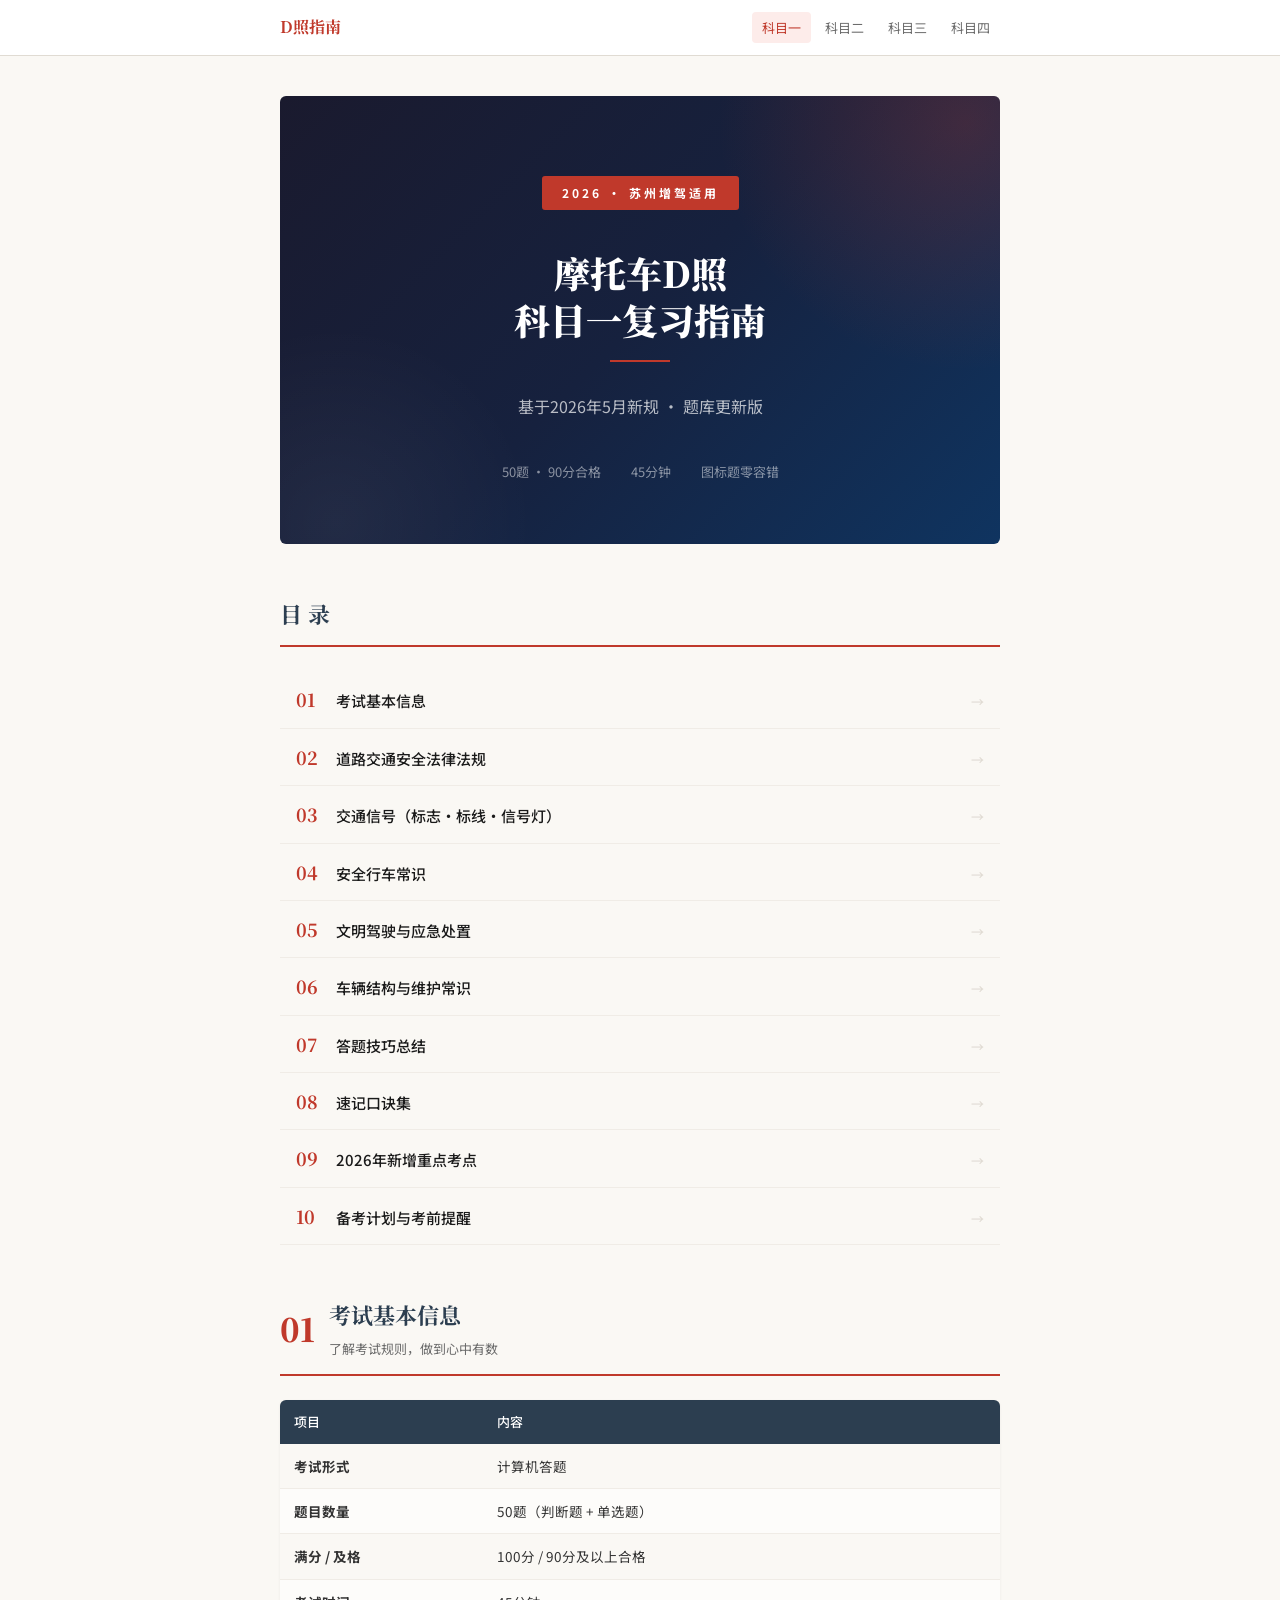
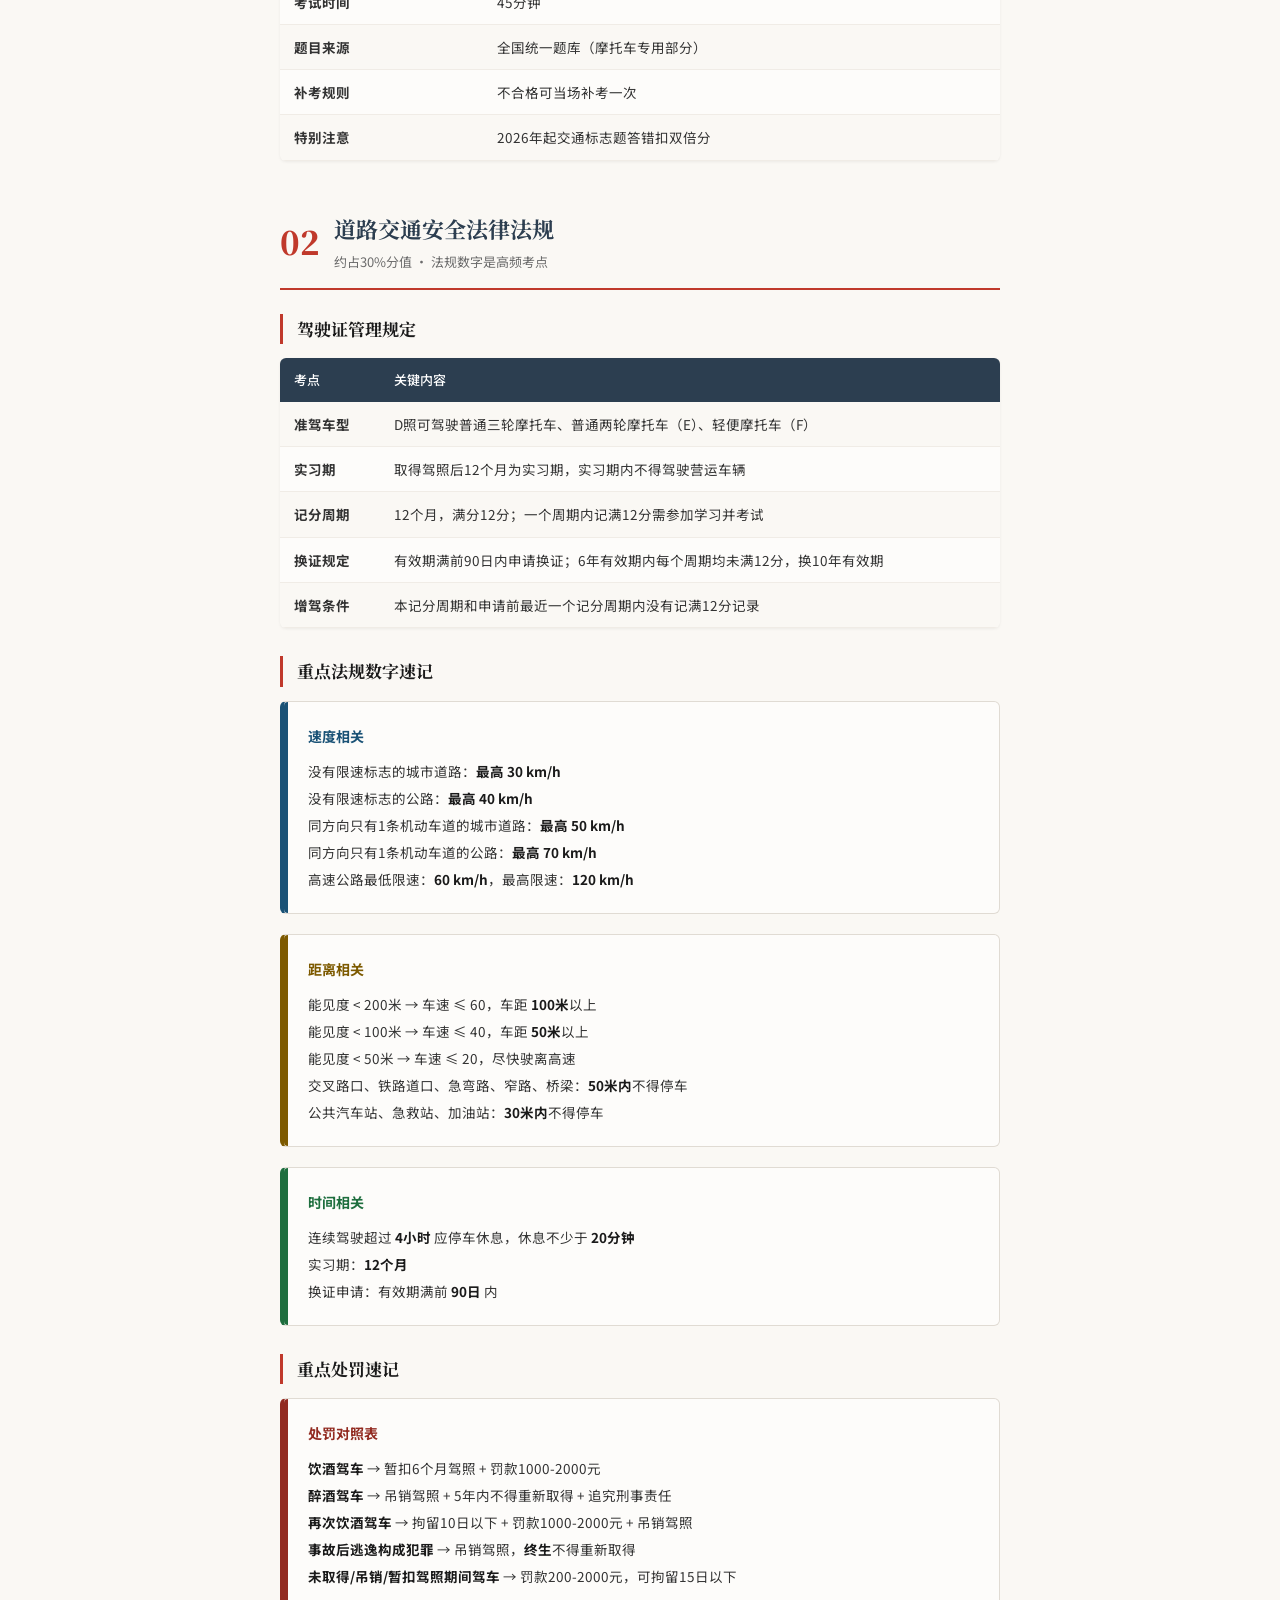
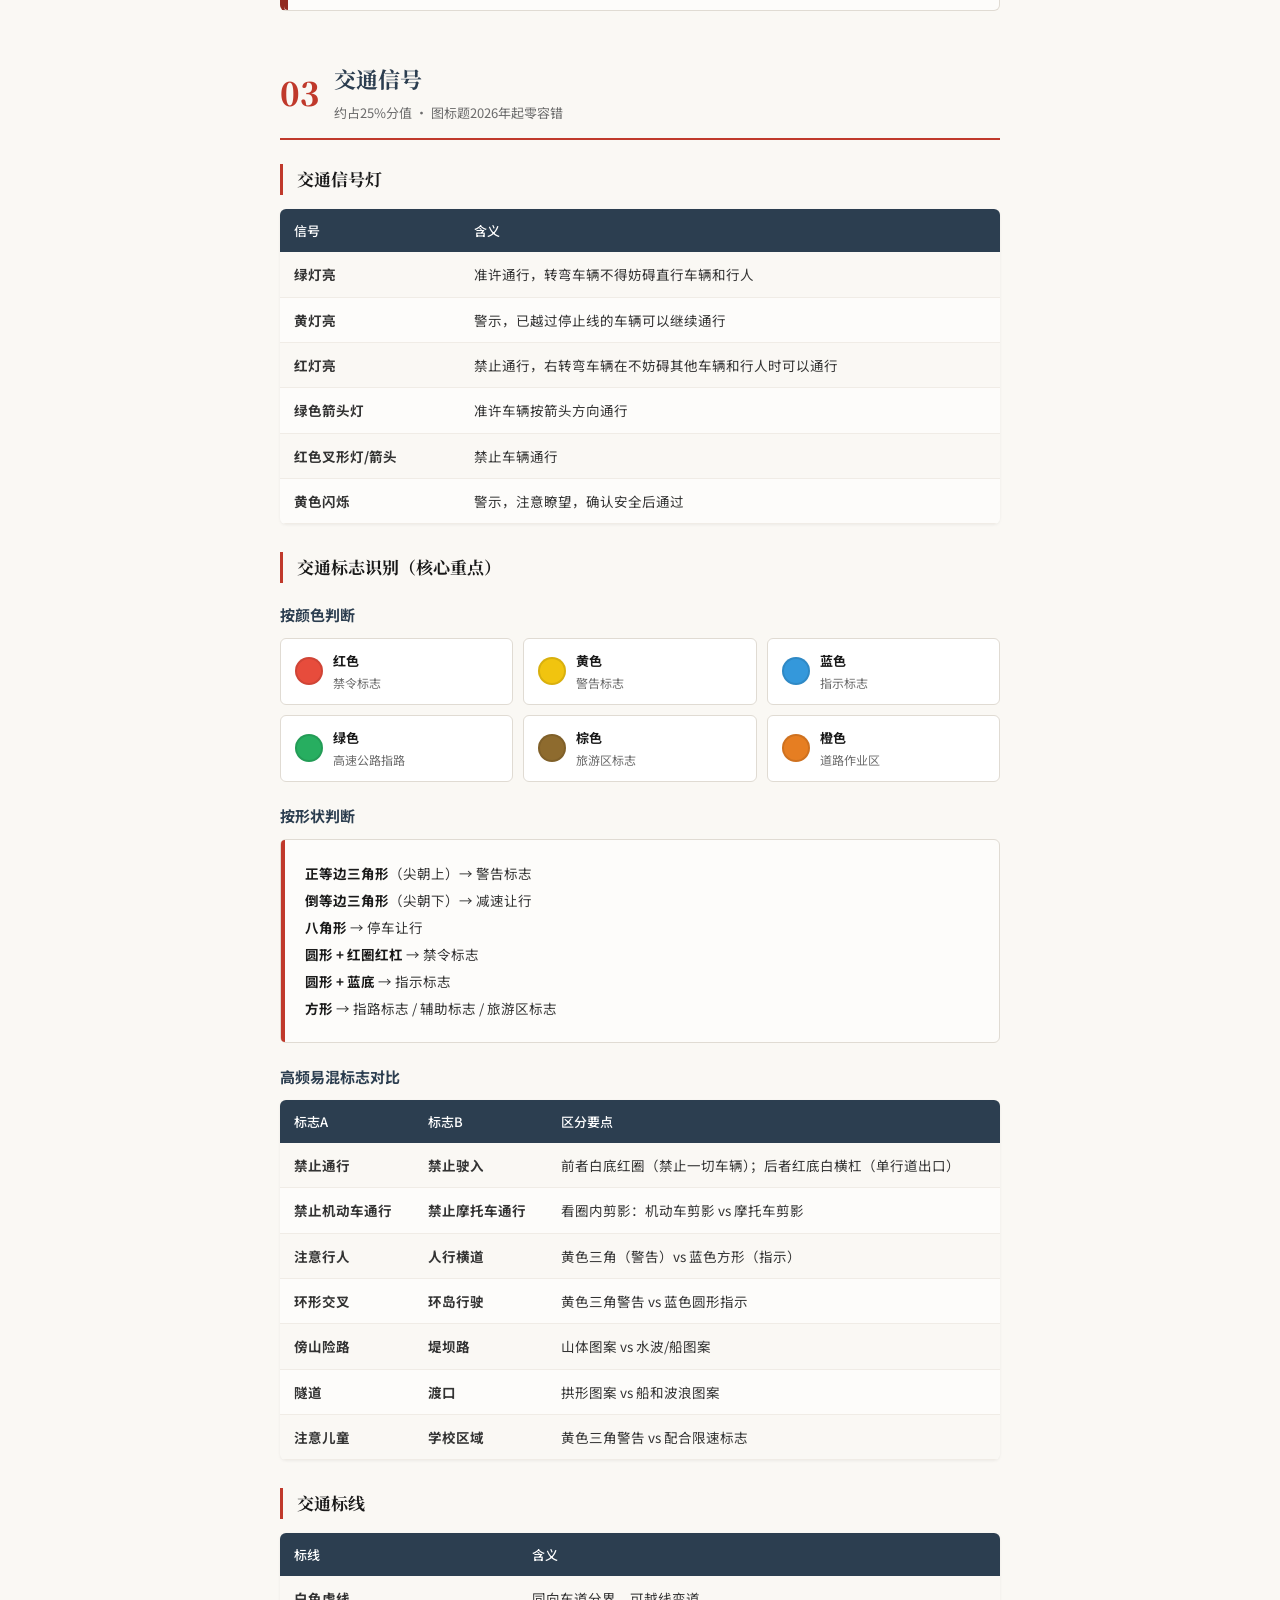
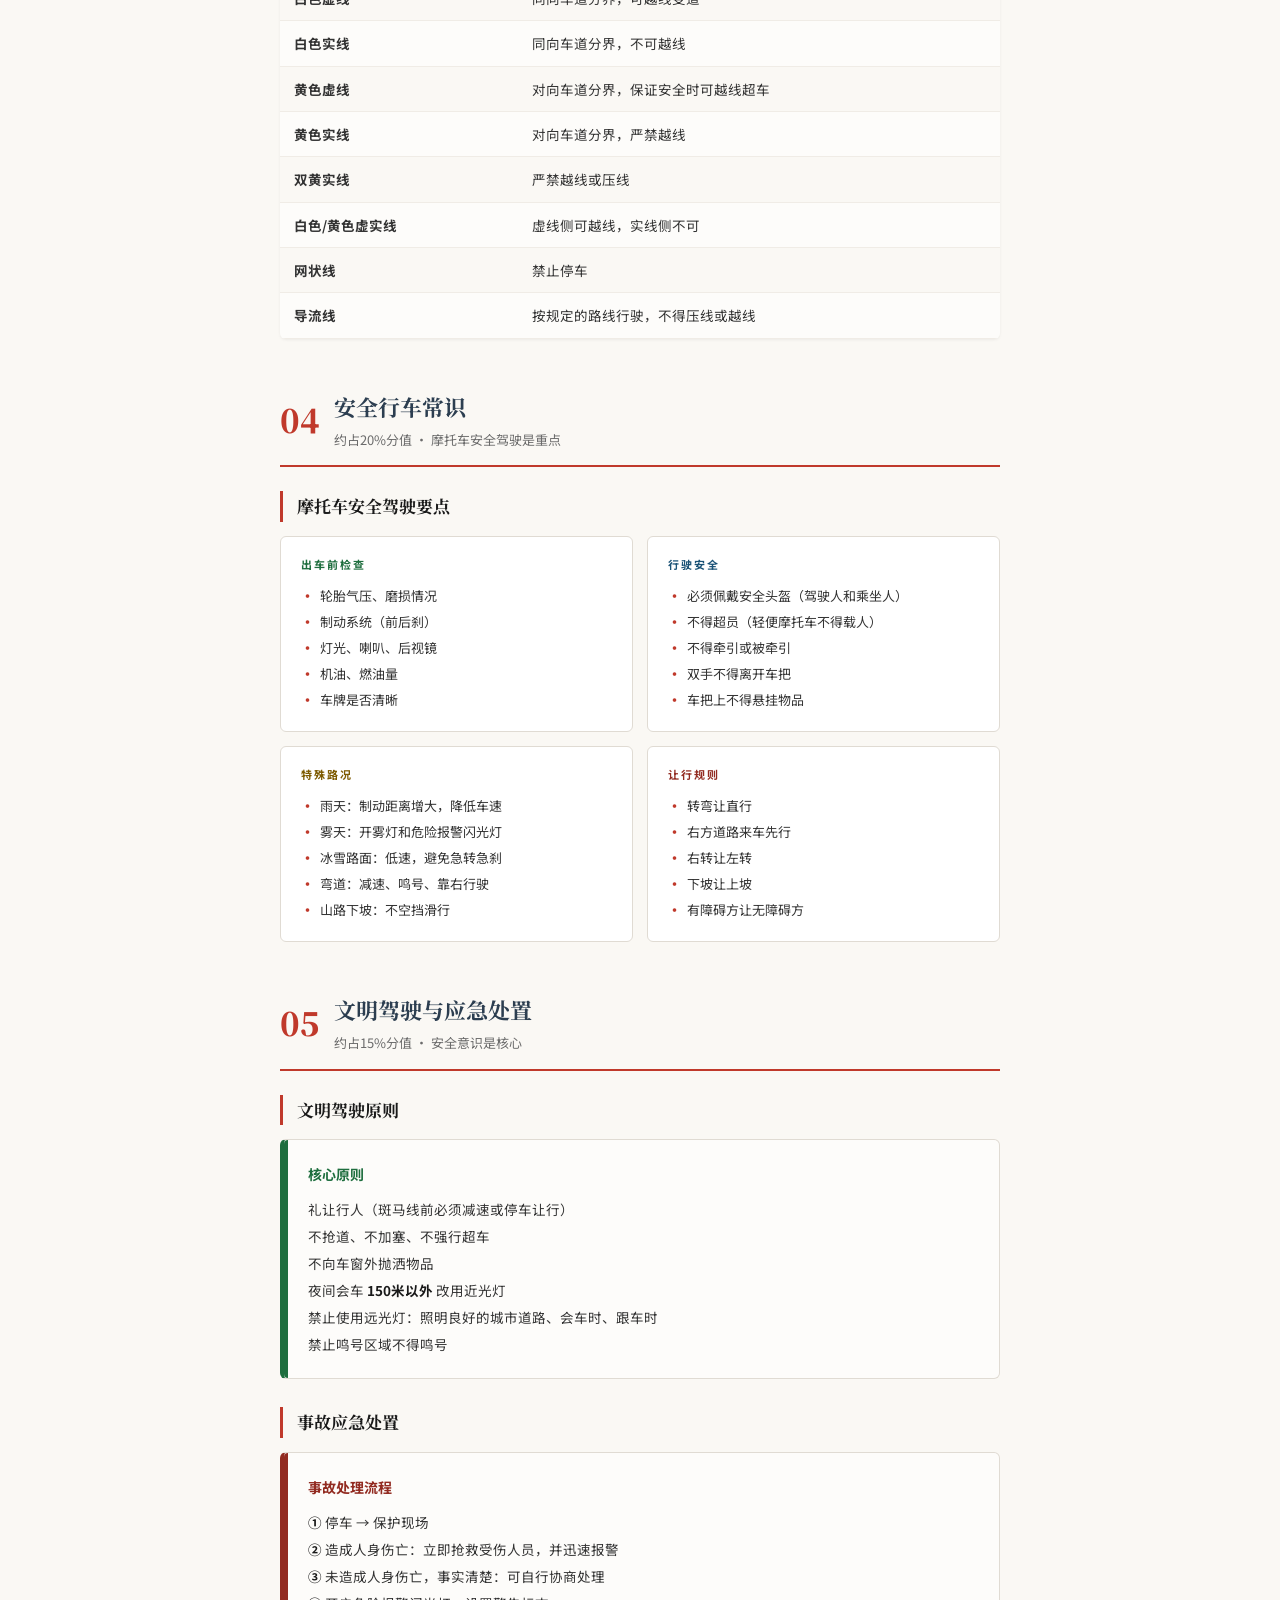
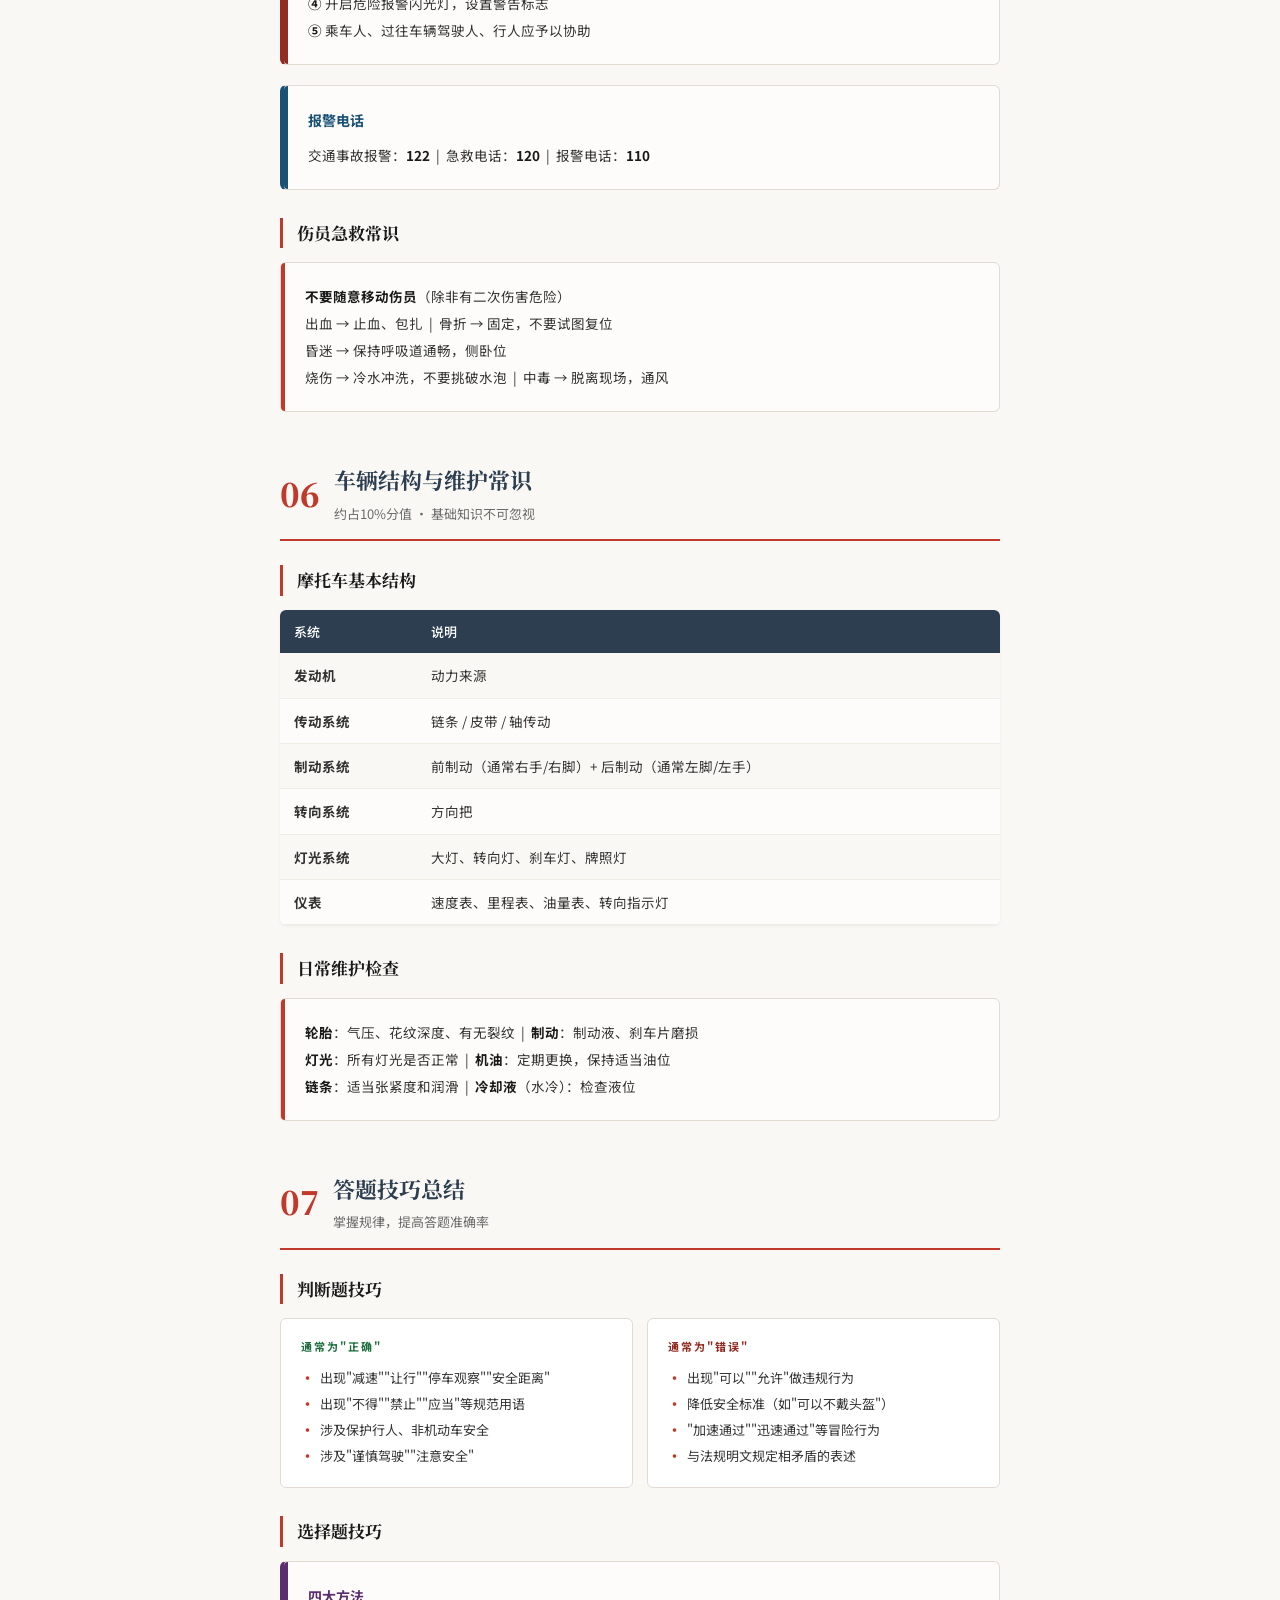
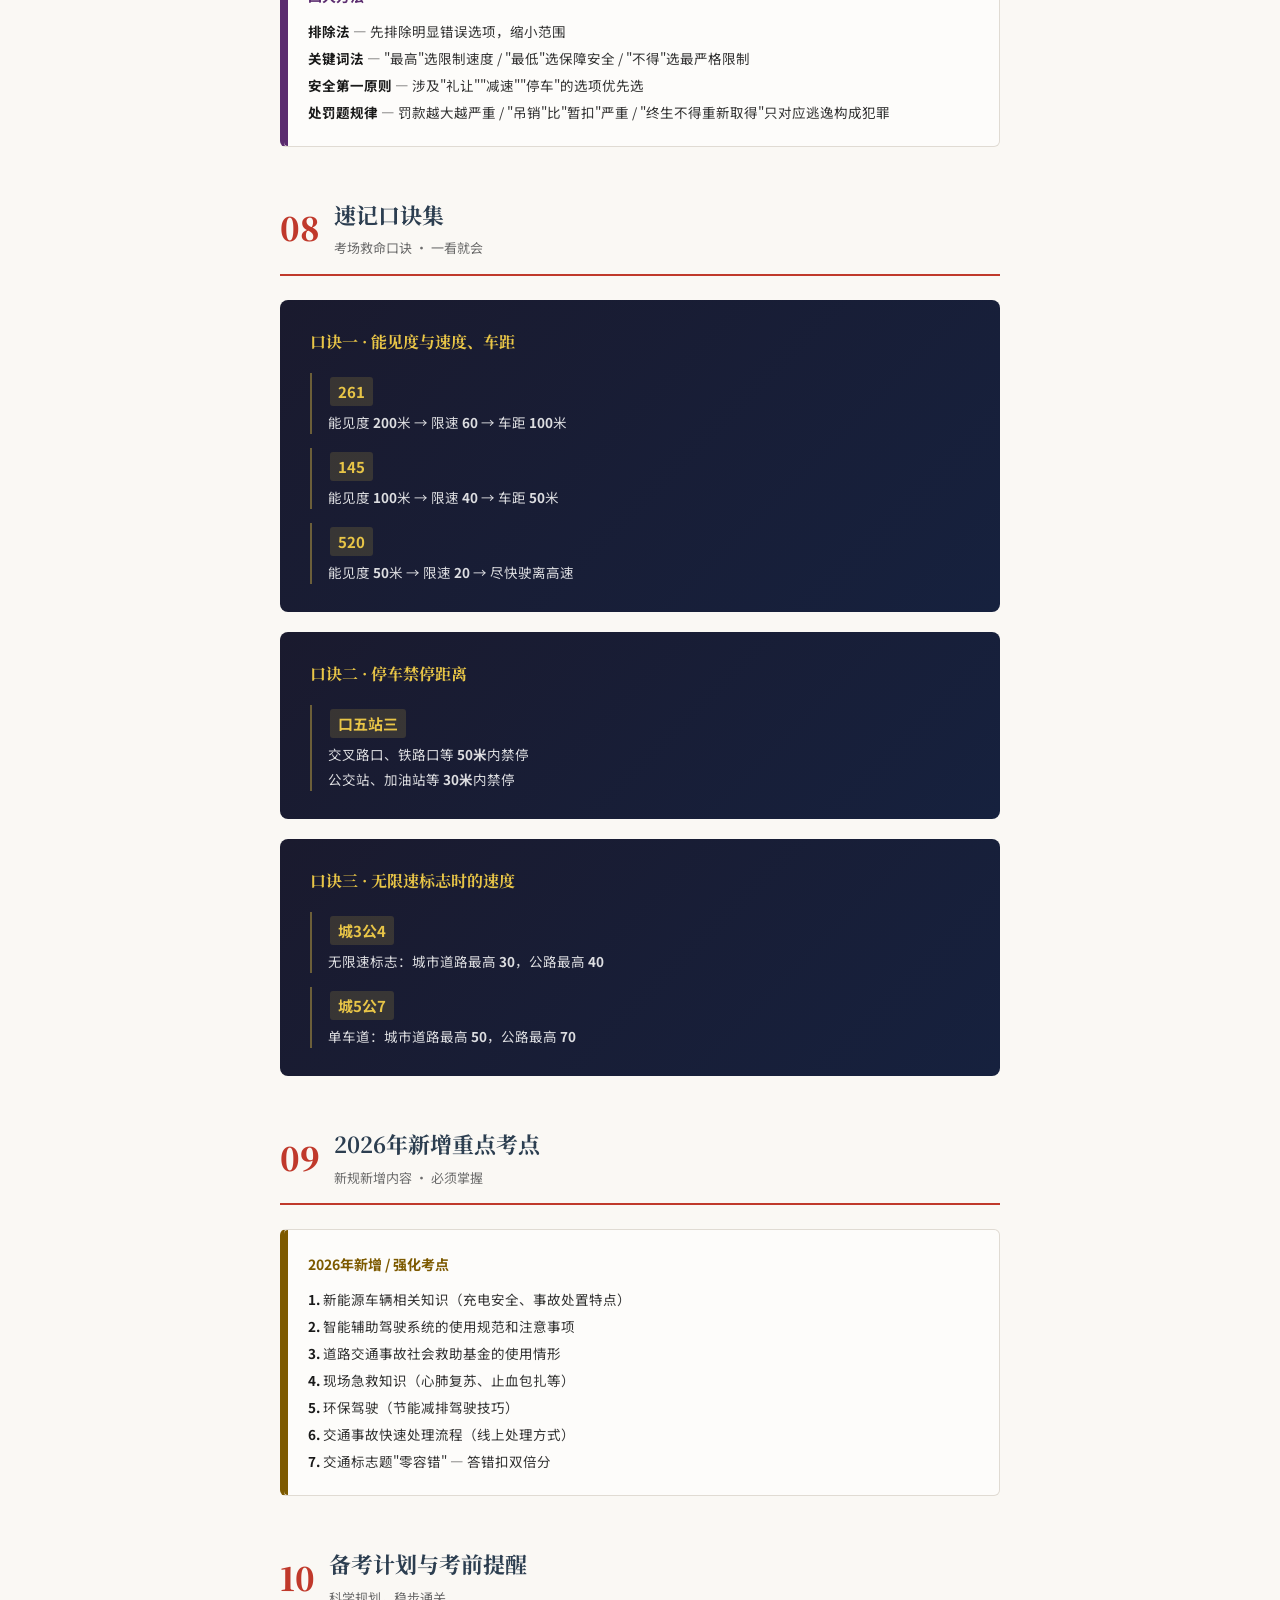
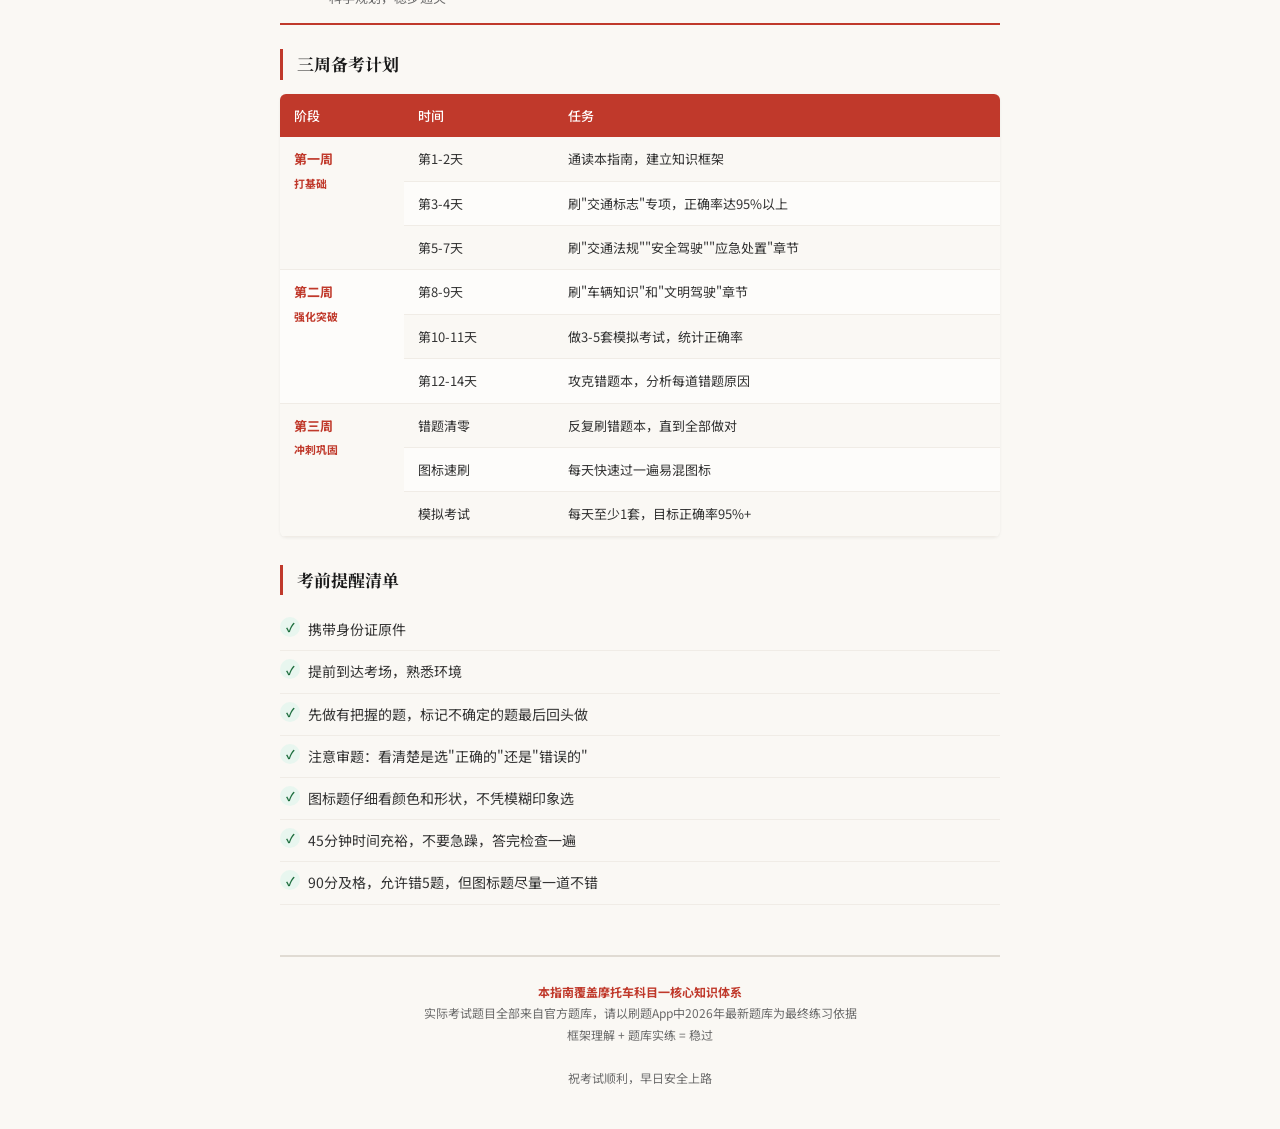
==== k1.html @ 11c6185b "Add multi-page motorcycle D-license exam site (k1-k4 + homepage)" ====
<!DOCTYPE html>
<html lang="zh-CN">
<head>
<meta charset="UTF-8">
<meta name="viewport" content="width=device-width, initial-scale=1.0">
<title>2026年摩托车D照科目一 — 道路交通安全法律、法规和相关知识</title>
<link rel="preconnect" href="https://fonts.googleapis.com">
<link href="https://fonts.googleapis.com/css2?family=Noto+Serif+SC:wght@400;700;900&family=Noto+Sans+SC:wght@300;400;500;700&display=swap" rel="stylesheet">
<link rel="stylesheet" href="common.css">
</head>
<body>

<!-- NAV -->
<nav class="site-nav">
  <div class="site-nav-inner">
    <a href="index.html" class="logo">D照指南</a>
    <div class="nav-links">
      <a href="k1.html" class="active">科目一</a>
      <a href="k2.html">科目二</a>
      <a href="k3.html">科目三</a>
      <a href="k4.html">科目四</a>
    </div>
  </div>
</nav>

<div class="page-container">

  <!-- COVER -->
  <div class="cover">
    <div class="badge">2026 · 苏州增驾适用</div>
    <h1>摩托车D照<br>科目一复习指南</h1>
    <div class="divider-line"></div>
    <div class="subtitle">基于2026年5月新规 · 题库更新版</div>
    <div class="meta">
      <span>50题 · 90分合格</span>
      <span>45分钟</span>
      <span>图标题零容错</span>
    </div>
  </div>

  <!-- TOC -->
  <div class="toc">
    <h2>目 录</h2>
    <ol class="toc-list">
      <li><a href="#sec-01">考试基本信息<span class="toc-arrow">→</span></a></li>
      <li><a href="#sec-02">道路交通安全法律法规<span class="toc-arrow">→</span></a></li>
      <li><a href="#sec-03">交通信号（标志·标线·信号灯）<span class="toc-arrow">→</span></a></li>
      <li><a href="#sec-04">安全行车常识<span class="toc-arrow">→</span></a></li>
      <li><a href="#sec-05">文明驾驶与应急处置<span class="toc-arrow">→</span></a></li>
      <li><a href="#sec-06">车辆结构与维护常识<span class="toc-arrow">→</span></a></li>
      <li><a href="#sec-07">答题技巧总结<span class="toc-arrow">→</span></a></li>
      <li><a href="#sec-08">速记口诀集<span class="toc-arrow">→</span></a></li>
      <li><a href="#sec-09">2026年新增重点考点<span class="toc-arrow">→</span></a></li>
      <li><a href="#sec-10">备考计划与考前提醒<span class="toc-arrow">→</span></a></li>
    </ol>
  </div>

  <!-- SECTION 1 -->
  <div class="section" id="sec-01">
    <div class="section-header">
      <div class="section-num">01</div>
      <div>
        <div class="section-title">考试基本信息</div>
        <div class="section-desc">了解考试规则，做到心中有数</div>
      </div>
    </div>
    <table class="data-table">
      <thead><tr><th>项目</th><th>内容</th></tr></thead>
      <tbody>
        <tr><td><strong>考试形式</strong></td><td>计算机答题</td></tr>
        <tr><td><strong>题目数量</strong></td><td>50题（判断题 + 单选题）</td></tr>
        <tr><td><strong>满分 / 及格</strong></td><td>100分 / 90分及以上合格</td></tr>
        <tr><td><strong>考试时间</strong></td><td>45分钟</td></tr>
        <tr><td><strong>题目来源</strong></td><td>全国统一题库（摩托车专用部分）</td></tr>
        <tr><td><strong>补考规则</strong></td><td>不合格可当场补考一次</td></tr>
        <tr><td><strong>特别注意</strong></td><td>2026年起交通标志题答错扣双倍分</td></tr>
      </tbody>
    </table>
  </div>

  <!-- SECTION 2 -->
  <div class="section" id="sec-02">
    <div class="section-header">
      <div class="section-num">02</div>
      <div>
        <div class="section-title">道路交通安全法律法规</div>
        <div class="section-desc">约占30%分值 · 法规数字是高频考点</div>
      </div>
    </div>

    <div class="sub-section">
      <h3>驾驶证管理规定</h3>
      <table class="data-table">
        <thead><tr><th>考点</th><th>关键内容</th></tr></thead>
        <tbody>
          <tr><td><strong>准驾车型</strong></td><td>D照可驾驶普通三轮摩托车、普通两轮摩托车（E）、轻便摩托车（F）</td></tr>
          <tr><td><strong>实习期</strong></td><td>取得驾照后12个月为实习期，实习期内不得驾驶营运车辆</td></tr>
          <tr><td><strong>记分周期</strong></td><td>12个月，满分12分；一个周期内记满12分需参加学习并考试</td></tr>
          <tr><td><strong>换证规定</strong></td><td>有效期满前90日内申请换证；6年有效期内每个周期均未满12分，换10年有效期</td></tr>
          <tr><td><strong>增驾条件</strong></td><td>本记分周期和申请前最近一个记分周期内没有记满12分记录</td></tr>
        </tbody>
      </table>
    </div>

    <div class="sub-section">
      <h3>重点法规数字速记</h3>
      <div class="callout callout-blue">
        <div class="callout-title callout-title-blue">速度相关</div>
        没有限速标志的城市道路：<strong>最高 30 km/h</strong><br>
        没有限速标志的公路：<strong>最高 40 km/h</strong><br>
        同方向只有1条机动车道的城市道路：<strong>最高 50 km/h</strong><br>
        同方向只有1条机动车道的公路：<strong>最高 70 km/h</strong><br>
        高速公路最低限速：<strong>60 km/h</strong>，最高限速：<strong>120 km/h</strong>
      </div>
      <div class="callout callout-orange">
        <div class="callout-title callout-title-orange">距离相关</div>
        能见度 &lt; 200米 → 车速 ≤ 60，车距 <strong>100米</strong>以上<br>
        能见度 &lt; 100米 → 车速 ≤ 40，车距 <strong>50米</strong>以上<br>
        能见度 &lt; 50米 → 车速 ≤ 20，尽快驶离高速<br>
        交叉路口、铁路道口、急弯路、窄路、桥梁：<strong>50米内</strong>不得停车<br>
        公共汽车站、急救站、加油站：<strong>30米内</strong>不得停车
      </div>
      <div class="callout callout-green">
        <div class="callout-title callout-title-green">时间相关</div>
        连续驾驶超过 <strong>4小时</strong> 应停车休息，休息不少于 <strong>20分钟</strong><br>
        实习期：<strong>12个月</strong><br>
        换证申请：有效期满前 <strong>90日</strong> 内
      </div>
    </div>

    <div class="sub-section">
      <h3>重点处罚速记</h3>
      <div class="callout callout-red">
        <div class="callout-title callout-title-red">处罚对照表</div>
        <strong>饮酒驾车</strong> → 暂扣6个月驾照 + 罚款1000-2000元<br>
        <strong>醉酒驾车</strong> → 吊销驾照 + 5年内不得重新取得 + 追究刑事责任<br>
        <strong>再次饮酒驾车</strong> → 拘留10日以下 + 罚款1000-2000元 + 吊销驾照<br>
        <strong>事故后逃逸构成犯罪</strong> → 吊销驾照，<strong>终生</strong>不得重新取得<br>
        <strong>未取得/吊销/暂扣驾照期间驾车</strong> → 罚款200-2000元，可拘留15日以下
      </div>
    </div>
  </div>

  <!-- SECTION 3 -->
  <div class="section" id="sec-03">
    <div class="section-header">
      <div class="section-num">03</div>
      <div>
        <div class="section-title">交通信号</div>
        <div class="section-desc">约占25%分值 · 图标题2026年起零容错</div>
      </div>
    </div>

    <div class="sub-section">
      <h3>交通信号灯</h3>
      <table class="data-table">
        <thead><tr><th>信号</th><th>含义</th></tr></thead>
        <tbody>
          <tr><td><strong>绿灯亮</strong></td><td>准许通行，转弯车辆不得妨碍直行车辆和行人</td></tr>
          <tr><td><strong>黄灯亮</strong></td><td>警示，已越过停止线的车辆可以继续通行</td></tr>
          <tr><td><strong>红灯亮</strong></td><td>禁止通行，右转弯车辆在不妨碍其他车辆和行人时可以通行</td></tr>
          <tr><td><strong>绿色箭头灯</strong></td><td>准许车辆按箭头方向通行</td></tr>
          <tr><td><strong>红色叉形灯/箭头</strong></td><td>禁止车辆通行</td></tr>
          <tr><td><strong>黄色闪烁</strong></td><td>警示，注意瞭望，确认安全后通过</td></tr>
        </tbody>
      </table>
    </div>

    <div class="sub-section">
      <h3>交通标志识别（核心重点）</h3>
      <h4>按颜色判断</h4>
      <div class="color-chart">
        <div class="color-item">
          <div class="color-dot" style="background:#e74c3c;"></div>
          <div><strong>红色</strong><span>禁令标志</span></div>
        </div>
        <div class="color-item">
          <div class="color-dot" style="background:#f1c40f;"></div>
          <div><strong>黄色</strong><span>警告标志</span></div>
        </div>
        <div class="color-item">
          <div class="color-dot" style="background:#3498db;"></div>
          <div><strong>蓝色</strong><span>指示标志</span></div>
        </div>
        <div class="color-item">
          <div class="color-dot" style="background:#27ae60;"></div>
          <div><strong>绿色</strong><span>高速公路指路</span></div>
        </div>
        <div class="color-item">
          <div class="color-dot" style="background:#8e6b2e;"></div>
          <div><strong>棕色</strong><span>旅游区标志</span></div>
        </div>
        <div class="color-item">
          <div class="color-dot" style="background:#e67e22;"></div>
          <div><strong>橙色</strong><span>道路作业区</span></div>
        </div>
      </div>

      <h4>按形状判断</h4>
      <div class="callout">
        <strong>正等边三角形</strong>（尖朝上）→ 警告标志<br>
        <strong>倒等边三角形</strong>（尖朝下）→ 减速让行<br>
        <strong>八角形</strong> → 停车让行<br>
        <strong>圆形 + 红圈红杠</strong> → 禁令标志<br>
        <strong>圆形 + 蓝底</strong> → 指示标志<br>
        <strong>方形</strong> → 指路标志 / 辅助标志 / 旅游区标志
      </div>

      <h4>高频易混标志对比</h4>
      <table class="data-table">
        <thead><tr><th>标志A</th><th>标志B</th><th>区分要点</th></tr></thead>
        <tbody>
          <tr><td><strong>禁止通行</strong></td><td><strong>禁止驶入</strong></td><td>前者白底红圈（禁止一切车辆）；后者红底白横杠（单行道出口）</td></tr>
          <tr><td><strong>禁止机动车通行</strong></td><td><strong>禁止摩托车通行</strong></td><td>看圈内剪影：机动车剪影 vs 摩托车剪影</td></tr>
          <tr><td><strong>注意行人</strong></td><td><strong>人行横道</strong></td><td>黄色三角（警告）vs 蓝色方形（指示）</td></tr>
          <tr><td><strong>环形交叉</strong></td><td><strong>环岛行驶</strong></td><td>黄色三角警告 vs 蓝色圆形指示</td></tr>
          <tr><td><strong>傍山险路</strong></td><td><strong>堤坝路</strong></td><td>山体图案 vs 水波/船图案</td></tr>
          <tr><td><strong>隧道</strong></td><td><strong>渡口</strong></td><td>拱形图案 vs 船和波浪图案</td></tr>
          <tr><td><strong>注意儿童</strong></td><td><strong>学校区域</strong></td><td>黄色三角警告 vs 配合限速标志</td></tr>
        </tbody>
      </table>
    </div>

    <div class="sub-section">
      <h3>交通标线</h3>
      <table class="data-table">
        <thead><tr><th>标线</th><th>含义</th></tr></thead>
        <tbody>
          <tr><td><strong>白色虚线</strong></td><td>同向车道分界，可越线变道</td></tr>
          <tr><td><strong>白色实线</strong></td><td>同向车道分界，不可越线</td></tr>
          <tr><td><strong>黄色虚线</strong></td><td>对向车道分界，保证安全时可越线超车</td></tr>
          <tr><td><strong>黄色实线</strong></td><td>对向车道分界，严禁越线</td></tr>
          <tr><td><strong>双黄实线</strong></td><td>严禁越线或压线</td></tr>
          <tr><td><strong>白色/黄色虚实线</strong></td><td>虚线侧可越线，实线侧不可</td></tr>
          <tr><td><strong>网状线</strong></td><td>禁止停车</td></tr>
          <tr><td><strong>导流线</strong></td><td>按规定的路线行驶，不得压线或越线</td></tr>
        </tbody>
      </table>
    </div>
  </div>

  <!-- SECTION 4 -->
  <div class="section" id="sec-04">
    <div class="section-header">
      <div class="section-num">04</div>
      <div>
        <div class="section-title">安全行车常识</div>
        <div class="section-desc">约占20%分值 · 摩托车安全驾驶是重点</div>
      </div>
    </div>

    <div class="sub-section">
      <h3>摩托车安全驾驶要点</h3>
      <div class="tip-grid">
        <div class="tip-card">
          <div class="tip-label label-green">出车前检查</div>
          <ul>
            <li>轮胎气压、磨损情况</li>
            <li>制动系统（前后刹）</li>
            <li>灯光、喇叭、后视镜</li>
            <li>机油、燃油量</li>
            <li>车牌是否清晰</li>
          </ul>
        </div>
        <div class="tip-card">
          <div class="tip-label label-blue">行驶安全</div>
          <ul>
            <li>必须佩戴安全头盔（驾驶人和乘坐人）</li>
            <li>不得超员（轻便摩托车不得载人）</li>
            <li>不得牵引或被牵引</li>
            <li>双手不得离开车把</li>
            <li>车把上不得悬挂物品</li>
          </ul>
        </div>
        <div class="tip-card">
          <div class="tip-label label-orange">特殊路况</div>
          <ul>
            <li>雨天：制动距离增大，降低车速</li>
            <li>雾天：开雾灯和危险报警闪光灯</li>
            <li>冰雪路面：低速，避免急转急刹</li>
            <li>弯道：减速、鸣号、靠右行驶</li>
            <li>山路下坡：不空挡滑行</li>
          </ul>
        </div>
        <div class="tip-card">
          <div class="tip-label label-red">让行规则</div>
          <ul>
            <li>转弯让直行</li>
            <li>右方道路来车先行</li>
            <li>右转让左转</li>
            <li>下坡让上坡</li>
            <li>有障碍方让无障碍方</li>
          </ul>
        </div>
      </div>
    </div>
  </div>

  <!-- SECTION 5 -->
  <div class="section" id="sec-05">
    <div class="section-header">
      <div class="section-num">05</div>
      <div>
        <div class="section-title">文明驾驶与应急处置</div>
        <div class="section-desc">约占15%分值 · 安全意识是核心</div>
      </div>
    </div>

    <div class="sub-section">
      <h3>文明驾驶原则</h3>
      <div class="callout callout-green">
        <div class="callout-title callout-title-green">核心原则</div>
        礼让行人（斑马线前必须减速或停车让行）<br>
        不抢道、不加塞、不强行超车<br>
        不向车窗外抛洒物品<br>
        夜间会车 <strong>150米以外</strong> 改用近光灯<br>
        禁止使用远光灯：照明良好的城市道路、会车时、跟车时<br>
        禁止鸣号区域不得鸣号
      </div>
    </div>

    <div class="sub-section">
      <h3>事故应急处置</h3>
      <div class="callout callout-red">
        <div class="callout-title callout-title-red">事故处理流程</div>
        <strong>①</strong> 停车 → 保护现场<br>
        <strong>②</strong> 造成人身伤亡：立即抢救受伤人员，并迅速报警<br>
        <strong>③</strong> 未造成人身伤亡，事实清楚：可自行协商处理<br>
        <strong>④</strong> 开启危险报警闪光灯，设置警告标志<br>
        <strong>⑤</strong> 乘车人、过往车辆驾驶人、行人应予以协助
      </div>
      <div class="callout callout-blue">
        <div class="callout-title callout-title-blue">报警电话</div>
        交通事故报警：<strong>122</strong>&nbsp;&nbsp;|&nbsp;&nbsp;急救电话：<strong>120</strong>&nbsp;&nbsp;|&nbsp;&nbsp;报警电话：<strong>110</strong>
      </div>
    </div>

    <div class="sub-section">
      <h3>伤员急救常识</h3>
      <div class="callout">
        <strong>不要随意移动伤员</strong>（除非有二次伤害危险）<br>
        出血 → 止血、包扎&nbsp;&nbsp;|&nbsp;&nbsp;骨折 → 固定，不要试图复位<br>
        昏迷 → 保持呼吸道通畅，侧卧位<br>
        烧伤 → 冷水冲洗，不要挑破水泡&nbsp;&nbsp;|&nbsp;&nbsp;中毒 → 脱离现场，通风
      </div>
    </div>
  </div>

  <!-- SECTION 6 -->
  <div class="section" id="sec-06">
    <div class="section-header">
      <div class="section-num">06</div>
      <div>
        <div class="section-title">车辆结构与维护常识</div>
        <div class="section-desc">约占10%分值 · 基础知识不可忽视</div>
      </div>
    </div>

    <div class="sub-section">
      <h3>摩托车基本结构</h3>
      <table class="data-table">
        <thead><tr><th>系统</th><th>说明</th></tr></thead>
        <tbody>
          <tr><td><strong>发动机</strong></td><td>动力来源</td></tr>
          <tr><td><strong>传动系统</strong></td><td>链条 / 皮带 / 轴传动</td></tr>
          <tr><td><strong>制动系统</strong></td><td>前制动（通常右手/右脚）+ 后制动（通常左脚/左手）</td></tr>
          <tr><td><strong>转向系统</strong></td><td>方向把</td></tr>
          <tr><td><strong>灯光系统</strong></td><td>大灯、转向灯、刹车灯、牌照灯</td></tr>
          <tr><td><strong>仪表</strong></td><td>速度表、里程表、油量表、转向指示灯</td></tr>
        </tbody>
      </table>
    </div>

    <div class="sub-section">
      <h3>日常维护检查</h3>
      <div class="callout">
        <strong>轮胎</strong>：气压、花纹深度、有无裂纹&nbsp;&nbsp;|&nbsp;&nbsp;<strong>制动</strong>：制动液、刹车片磨损<br>
        <strong>灯光</strong>：所有灯光是否正常&nbsp;&nbsp;|&nbsp;&nbsp;<strong>机油</strong>：定期更换，保持适当油位<br>
        <strong>链条</strong>：适当张紧度和润滑&nbsp;&nbsp;|&nbsp;&nbsp;<strong>冷却液</strong>（水冷）：检查液位
      </div>
    </div>
  </div>

  <!-- SECTION 7 -->
  <div class="section" id="sec-07">
    <div class="section-header">
      <div class="section-num">07</div>
      <div>
        <div class="section-title">答题技巧总结</div>
        <div class="section-desc">掌握规律，提高答题准确率</div>
      </div>
    </div>

    <div class="sub-section">
      <h3>判断题技巧</h3>
      <div class="tip-grid">
        <div class="tip-card">
          <div class="tip-label label-green">通常为"正确"</div>
          <ul>
            <li>出现"减速""让行""停车观察""安全距离"</li>
            <li>出现"不得""禁止""应当"等规范用语</li>
            <li>涉及保护行人、非机动车安全</li>
            <li>涉及"谨慎驾驶""注意安全"</li>
          </ul>
        </div>
        <div class="tip-card">
          <div class="tip-label label-red">通常为"错误"</div>
          <ul>
            <li>出现"可以""允许"做违规行为</li>
            <li>降低安全标准（如"可以不戴头盔"）</li>
            <li>"加速通过""迅速通过"等冒险行为</li>
            <li>与法规明文规定相矛盾的表述</li>
          </ul>
        </div>
      </div>
    </div>

    <div class="sub-section">
      <h3>选择题技巧</h3>
      <div class="callout callout-purple">
        <div class="callout-title callout-title-purple">四大方法</div>
        <strong>排除法</strong> — 先排除明显错误选项，缩小范围<br>
        <strong>关键词法</strong> — "最高"选限制速度 / "最低"选保障安全 / "不得"选最严格限制<br>
        <strong>安全第一原则</strong> — 涉及"礼让""减速""停车"的选项优先选<br>
        <strong>处罚题规律</strong> — 罚款越大越严重 / "吊销"比"暂扣"严重 / "终生不得重新取得"只对应逃逸构成犯罪
      </div>
    </div>
  </div>

  <!-- SECTION 8 -->
  <div class="section" id="sec-08">
    <div class="section-header">
      <div class="section-num">08</div>
      <div>
        <div class="section-title">速记口诀集</div>
        <div class="section-desc">考场救命口诀 · 一看就会</div>
      </div>
    </div>

    <div class="mnemonic-box">
      <div class="mnemonic-title">口诀一 · 能见度与速度、车距</div>
      <div class="mnemonic-item">
        <div class="mnemonic-highlight">261</div>
        <div class="mnemonic-text">能见度 <strong>200</strong>米 → 限速 <strong>60</strong> → 车距 <strong>100</strong>米</div>
      </div>
      <div class="mnemonic-item">
        <div class="mnemonic-highlight">145</div>
        <div class="mnemonic-text">能见度 <strong>100</strong>米 → 限速 <strong>40</strong> → 车距 <strong>50</strong>米</div>
      </div>
      <div class="mnemonic-item">
        <div class="mnemonic-highlight">520</div>
        <div class="mnemonic-text">能见度 <strong>50</strong>米 → 限速 <strong>20</strong> → 尽快驶离高速</div>
      </div>
    </div>

    <div class="mnemonic-box">
      <div class="mnemonic-title">口诀二 · 停车禁停距离</div>
      <div class="mnemonic-item">
        <div class="mnemonic-highlight">口五站三</div>
        <div class="mnemonic-text">交叉路口、铁路口等 <strong>50米</strong>内禁停<br>公交站、加油站等 <strong>30米</strong>内禁停</div>
      </div>
    </div>

    <div class="mnemonic-box">
      <div class="mnemonic-title">口诀三 · 无限速标志时的速度</div>
      <div class="mnemonic-item">
        <div class="mnemonic-highlight">城3公4</div>
        <div class="mnemonic-text">无限速标志：城市道路最高 <strong>30</strong>，公路最高 <strong>40</strong></div>
      </div>
      <div class="mnemonic-item">
        <div class="mnemonic-highlight">城5公7</div>
        <div class="mnemonic-text">单车道：城市道路最高 <strong>50</strong>，公路最高 <strong>70</strong></div>
      </div>
    </div>
  </div>

  <!-- SECTION 9 -->
  <div class="section" id="sec-09">
    <div class="section-header">
      <div class="section-num">09</div>
      <div>
        <div class="section-title">2026年新增重点考点</div>
        <div class="section-desc">新规新增内容 · 必须掌握</div>
      </div>
    </div>

    <div class="callout callout-orange">
      <div class="callout-title callout-title-orange">2026年新增 / 强化考点</div>
      <strong>1.</strong> 新能源车辆相关知识（充电安全、事故处置特点）<br>
      <strong>2.</strong> 智能辅助驾驶系统的使用规范和注意事项<br>
      <strong>3.</strong> 道路交通事故社会救助基金的使用情形<br>
      <strong>4.</strong> 现场急救知识（心肺复苏、止血包扎等）<br>
      <strong>5.</strong> 环保驾驶（节能减排驾驶技巧）<br>
      <strong>6.</strong> 交通事故快速处理流程（线上处理方式）<br>
      <strong>7.</strong> 交通标志题"零容错" — 答错扣双倍分
    </div>
  </div>

  <!-- SECTION 10 -->
  <div class="section" id="sec-10">
    <div class="section-header">
      <div class="section-num">10</div>
      <div>
        <div class="section-title">备考计划与考前提醒</div>
        <div class="section-desc">科学规划，稳步通关</div>
      </div>
    </div>

    <div class="sub-section">
      <h3>三周备考计划</h3>
      <table class="plan-table">
        <thead><tr><th>阶段</th><th>时间</th><th>任务</th></tr></thead>
        <tbody>
          <tr><td class="day-cell" rowspan="3">第一周<br><small>打基础</small></td><td>第1-2天</td><td>通读本指南，建立知识框架</td></tr>
          <tr><td>第3-4天</td><td>刷"交通标志"专项，正确率达95%以上</td></tr>
          <tr><td>第5-7天</td><td>刷"交通法规""安全驾驶""应急处置"章节</td></tr>
          <tr><td class="day-cell" rowspan="3">第二周<br><small>强化突破</small></td><td>第8-9天</td><td>刷"车辆知识"和"文明驾驶"章节</td></tr>
          <tr><td>第10-11天</td><td>做3-5套模拟考试，统计正确率</td></tr>
          <tr><td>第12-14天</td><td>攻克错题本，分析每道错题原因</td></tr>
          <tr><td class="day-cell" rowspan="3">第三周<br><small>冲刺巩固</small></td><td>错题清零</td><td>反复刷错题本，直到全部做对</td></tr>
          <tr><td>图标速刷</td><td>每天快速过一遍易混图标</td></tr>
          <tr><td>模拟考试</td><td>每天至少1套，目标正确率95%+</td></tr>
        </tbody>
      </table>
    </div>

    <div class="sub-section">
      <h3>考前提醒清单</h3>
      <ul class="checklist">
        <li>携带身份证原件</li>
        <li>提前到达考场，熟悉环境</li>
        <li>先做有把握的题，标记不确定的题最后回头做</li>
        <li>注意审题：看清楚是选"正确的"还是"错误的"</li>
        <li>图标题仔细看颜色和形状，不凭模糊印象选</li>
        <li>45分钟时间充裕，不要急躁，答完检查一遍</li>
        <li>90分及格，允许错5题，但图标题尽量一道不错</li>
      </ul>
    </div>
  </div>

  <!-- FOOTER -->
  <div class="footer-note">
    <strong>本指南覆盖摩托车科目一核心知识体系</strong><br>
    实际考试题目全部来自官方题库，请以刷题App中2026年最新题库为最终练习依据<br>
    框架理解 + 题库实练 = 稳过<br><br>
    祝考试顺利，早日安全上路
  </div>

</div>

<!-- BACK TO TOP BUTTON -->
<button class="back-to-top" id="backToTop" onclick="window.scrollTo({top:0})">↑</button>

<script>
  const btn = document.getElementById('backToTop');
  window.addEventListener('scroll', () => {
    if (window.scrollY > 400) {
      btn.classList.add('visible');
    } else {
      btn.classList.remove('visible');
    }
  });
</script>

</body>
</html>
---- common.css ----
/* ====================================================
   摩托车D照考试指南 — 公共样式
   版本: v1.0 | 2026-05-14
   ==================================================== */

/* ===== CSS VARIABLES ===== */
:root {
  --bg: #faf8f4;
  --surface: #ffffff;
  --accent: #c0392b;
  --accent-light: #fdecea;
  --accent-secondary: #2c3e50;
  --text-primary: #1a1a1a;
  --text-body: #333333;
  --text-muted: #6b6b6b;
  --border: #e0dbd3;
  --border-light: #f0ece6;
  --tag-blue: #1a5276;
  --tag-blue-bg: #eaf2f8;
  --tag-green: #1e6e3e;
  --tag-green-bg: #e8f6ef;
  --tag-orange: #7d5a00;
  --tag-orange-bg: #fef9e7;
  --tag-purple: #5b2c6f;
  --tag-purple-bg: #f4ecf7;
  --tag-red: #922b21;
  --tag-red-bg: #fdedec;
  --shadow-sm: 0 1px 3px rgba(0,0,0,0.06);
  --shadow-md: 0 4px 12px rgba(0,0,0,0.08);
}

/* ===== RESET ===== */
* { margin: 0; padding: 0; box-sizing: border-box; }
html { scroll-behavior: smooth; }
body {
  font-family: 'Noto Sans SC', -apple-system, BlinkMacSystemFont, sans-serif;
  background: var(--bg);
  color: var(--text-body);
  font-size: 14px;
  line-height: 1.8;
  -webkit-print-color-adjust: exact;
  print-color-adjust: exact;
}

/* ===== LAYOUT ===== */
.page-container {
  max-width: 820px;
  margin: 0 auto;
  padding: 40px 50px;
}

/* ===== SITE NAV ===== */
.site-nav {
  position: sticky;
  top: 0;
  z-index: 100;
  background: var(--surface);
  border-bottom: 1px solid var(--border);
  padding: 12px 0;
}
.site-nav-inner {
  max-width: 820px;
  margin: 0 auto;
  padding: 0 50px;
  display: flex;
  align-items: center;
  justify-content: space-between;
}
.site-nav .logo {
  font-family: 'Noto Serif SC', serif;
  font-weight: 700;
  font-size: 16px;
  color: var(--accent);
  text-decoration: none;
}
.site-nav .nav-links {
  display: flex;
  gap: 4px;
  font-size: 13px;
}
.site-nav .nav-links a {
  color: var(--text-muted);
  text-decoration: none;
  padding: 4px 10px;
  border-radius: 4px;
  transition: all 0.2s;
}
.site-nav .nav-links a:hover,
.site-nav .nav-links a.active {
  color: var(--accent);
  background: var(--accent-light);
}

/* ===== BACK TO TOP ===== */
.back-to-top {
  position: fixed;
  bottom: 36px;
  right: 36px;
  width: 44px;
  height: 44px;
  background: var(--accent);
  color: #fff;
  border: none;
  border-radius: 50%;
  font-size: 20px;
  cursor: pointer;
  box-shadow: var(--shadow-md);
  display: flex;
  align-items: center;
  justify-content: center;
  opacity: 0;
  transform: translateY(10px);
  transition: all 0.3s ease;
  z-index: 999;
}
.back-to-top.visible {
  opacity: 1;
  transform: translateY(0);
}
.back-to-top:hover {
  background: #a93226;
  transform: translateY(-2px);
}

/* ===== COVER ===== */
.cover {
  text-align: center;
  padding: 80px 40px 60px;
  margin-bottom: 50px;
  background: linear-gradient(135deg, #1a1a2e 0%, #16213e 50%, #0f3460 100%);
  color: #fff;
  border-radius: 6px;
  position: relative;
  overflow: hidden;
  page-break-after: always;
}
.cover::before {
  content: '';
  position: absolute;
  top: -50%;
  right: -30%;
  width: 500px;
  height: 500px;
  background: radial-gradient(circle, rgba(192,57,43,0.25) 0%, transparent 70%);
  border-radius: 50%;
}
.cover::after {
  content: '';
  position: absolute;
  bottom: -40%;
  left: -20%;
  width: 400px;
  height: 400px;
  background: radial-gradient(circle, rgba(255,255,255,0.05) 0%, transparent 70%);
  border-radius: 50%;
}
.cover .badge {
  display: inline-block;
  background: var(--accent);
  color: #fff;
  font-size: 12px;
  font-weight: 700;
  letter-spacing: 3px;
  padding: 6px 20px;
  border-radius: 3px;
  margin-bottom: 40px;
  text-transform: uppercase;
  position: relative;
  z-index: 1;
}
.cover h1 {
  font-family: 'Noto Serif SC', serif;
  font-size: 36px;
  font-weight: 900;
  line-height: 1.3;
  margin-bottom: 16px;
  position: relative;
  z-index: 1;
}
.cover .subtitle {
  font-size: 16px;
  color: rgba(255,255,255,0.7);
  margin-bottom: 40px;
  position: relative;
  z-index: 1;
}
.cover .meta {
  display: flex;
  justify-content: center;
  gap: 30px;
  font-size: 13px;
  color: rgba(255,255,255,0.5);
  position: relative;
  z-index: 1;
}
.cover .meta span {
  display: flex;
  align-items: center;
  gap: 6px;
}
.cover .divider-line {
  width: 60px;
  height: 2px;
  background: var(--accent);
  margin: 0 auto 30px;
  position: relative;
  z-index: 1;
}

/* ===== HOME COVER (for index page) ===== */
.home-cover {
  text-align: center;
  padding: 80px 40px 60px;
  margin-bottom: 40px;
  background: linear-gradient(135deg, #1a1a2e 0%, #16213e 50%, #0f3460 100%);
  color: #fff;
  border-radius: 6px;
  position: relative;
  overflow: hidden;
}
.home-cover::before {
  content: '';
  position: absolute;
  top: -50%;
  right: -30%;
  width: 500px;
  height: 500px;
  background: radial-gradient(circle, rgba(192,57,43,0.25) 0%, transparent 70%);
  border-radius: 50%;
}
.home-cover h1 {
  font-family: 'Noto Serif SC', serif;
  font-size: 32px;
  font-weight: 900;
  line-height: 1.3;
  margin-bottom: 12px;
  position: relative;
  z-index: 1;
}
.home-cover .subtitle {
  font-size: 15px;
  color: rgba(255,255,255,0.7);
  position: relative;
  z-index: 1;
}

/* ===== SUBJECT CARDS (for index page) ===== */
.subject-grid {
  display: grid;
  grid-template-columns: 1fr 1fr;
  gap: 16px;
  margin-bottom: 40px;
}
.subject-card {
  display: block;
  background: var(--surface);
  border: 1px solid var(--border);
  border-radius: 8px;
  padding: 28px 24px;
  text-decoration: none;
  color: var(--text-primary);
  transition: all 0.2s ease;
  box-shadow: var(--shadow-sm);
}
.subject-card:hover {
  transform: translateY(-3px);
  box-shadow: var(--shadow-md);
  border-color: var(--accent);
}
.subject-card .card-num {
  font-family: 'Noto Serif SC', serif;
  font-size: 28px;
  font-weight: 900;
  margin-bottom: 4px;
}
.subject-card .card-title {
  font-family: 'Noto Serif SC', serif;
  font-size: 17px;
  font-weight: 700;
  margin-bottom: 8px;
  color: var(--accent-secondary);
}
.subject-card .card-desc {
  font-size: 13px;
  color: var(--text-muted);
  line-height: 1.6;
  margin-bottom: 12px;
}
.subject-card .card-meta {
  display: flex;
  gap: 12px;
  font-size: 11px;
  color: var(--text-muted);
}
.subject-card .card-meta span {
  background: var(--bg);
  padding: 2px 8px;
  border-radius: 3px;
}
/* Color variants */
.subject-card.k1 .card-num { color: var(--accent); }
.subject-card.k2 .card-num { color: var(--tag-blue); }
.subject-card.k3 .card-num { color: var(--tag-green); }
.subject-card.k4 .card-num { color: var(--tag-orange); }
.subject-card.k1:hover { border-color: var(--accent); }
.subject-card.k2:hover { border-color: var(--tag-blue); }
.subject-card.k3:hover { border-color: var(--tag-green); }
.subject-card.k4:hover { border-color: var(--tag-orange); }

/* ===== TOC ===== */
.toc {
  page-break-after: always;
  margin-bottom: 50px;
}
.toc h2 {
  font-family: 'Noto Serif SC', serif;
  font-size: 22px;
  font-weight: 700;
  color: var(--accent-secondary);
  margin-bottom: 24px;
  padding-bottom: 12px;
  border-bottom: 2px solid var(--accent);
}
.toc-list {
  list-style: none;
  counter-reset: toc-counter;
}
.toc-list li {
  counter-increment: toc-counter;
  border-bottom: 1px solid var(--border-light);
}
.toc-list li a {
  display: flex;
  align-items: baseline;
  gap: 12px;
  padding: 12px 16px;
  text-decoration: none;
  color: var(--text-primary);
  font-size: 15px;
  font-weight: 500;
  border-radius: 6px;
  transition: all 0.2s ease;
}
.toc-list li a:hover {
  background: var(--accent-light);
  color: var(--accent);
  padding-left: 22px;
}
.toc-list li a::before {
  content: counter(toc-counter, decimal-leading-zero);
  font-family: 'Noto Serif SC', serif;
  font-weight: 700;
  color: var(--accent);
  font-size: 18px;
  min-width: 28px;
  transition: color 0.2s ease;
}
.toc-list li a:hover::before {
  color: var(--accent);
}
.toc-list li a .toc-arrow {
  margin-left: auto;
  color: var(--border);
  font-size: 13px;
  transition: all 0.2s ease;
}
.toc-list li a:hover .toc-arrow {
  color: var(--accent);
  transform: translateX(4px);
}

/* ===== SECTION HEADERS ===== */
.section {
  margin-bottom: 48px;
  scroll-margin-top: 60px;
}
.section-header {
  display: flex;
  align-items: center;
  gap: 14px;
  margin-bottom: 24px;
  padding-bottom: 14px;
  border-bottom: 2px solid var(--accent);
}
.section-num {
  font-family: 'Noto Serif SC', serif;
  font-size: 32px;
  font-weight: 900;
  color: var(--accent);
  line-height: 1;
}
.section-title {
  font-family: 'Noto Serif SC', serif;
  font-size: 22px;
  font-weight: 700;
  color: var(--accent-secondary);
}
.section-desc {
  font-size: 13px;
  color: var(--text-muted);
  margin-top: 2px;
}

.sub-section {
  margin-bottom: 28px;
}
.sub-section h3 {
  font-family: 'Noto Serif SC', serif;
  font-size: 17px;
  font-weight: 700;
  color: var(--text-primary);
  margin-bottom: 14px;
  padding-left: 14px;
  border-left: 3px solid var(--accent);
}
.sub-section h4 {
  font-size: 15px;
  font-weight: 700;
  color: var(--accent-secondary);
  margin-bottom: 10px;
  margin-top: 18px;
}

/* ===== TABLES ===== */
.data-table {
  width: 100%;
  border-collapse: collapse;
  margin-bottom: 20px;
  font-size: 13.5px;
  border-radius: 6px;
  overflow: hidden;
  box-shadow: var(--shadow-sm);
}
.data-table thead th {
  background: var(--accent-secondary);
  color: #fff;
  font-weight: 500;
  padding: 10px 14px;
  text-align: left;
  font-size: 13px;
}
.data-table tbody td {
  padding: 10px 14px;
  border-bottom: 1px solid var(--border-light);
  vertical-align: top;
}
.data-table tbody tr:nth-child(even) {
  background: #fdfcfa;
}
.data-table tbody tr:hover {
  background: var(--accent-light);
}

/* ===== CALLOUT BLOCKS ===== */
.callout {
  background: #fdfcfa;
  border: 1px solid var(--border);
  border-radius: 6px;
  padding: 20px 24px;
  margin-bottom: 20px;
  font-size: 13.5px;
  line-height: 2;
  position: relative;
  page-break-inside: avoid;
}
.callout::before {
  content: '';
  position: absolute;
  left: 0;
  top: 0;
  bottom: 0;
  width: 4px;
  background: var(--accent);
  border-radius: 6px 0 0 6px;
}
.callout strong {
  color: var(--text-primary);
}
.callout-title {
  font-weight: 700;
  color: var(--accent);
  margin-bottom: 8px;
  font-size: 14px;
}

.callout-blue { border-left: 4px solid var(--tag-blue); }
.callout-blue::before { background: var(--tag-blue); }
.callout-green { border-left: 4px solid var(--tag-green); }
.callout-green::before { background: var(--tag-green); }
.callout-orange { border-left: 4px solid var(--tag-orange); }
.callout-orange::before { background: var(--tag-orange); }
.callout-purple { border-left: 4px solid var(--tag-purple); }
.callout-purple::before { background: var(--tag-purple); }
.callout-red { border-left: 4px solid var(--tag-red); }
.callout-red::before { background: var(--tag-red); }

.callout .callout-title-blue { color: var(--tag-blue); }
.callout .callout-title-green { color: var(--tag-green); }
.callout .callout-title-orange { color: var(--tag-orange); }
.callout .callout-title-purple { color: var(--tag-purple); }
.callout .callout-title-red { color: var(--tag-red); }

/* ===== MNEMONIC BOX ===== */
.mnemonic-box {
  background: linear-gradient(135deg, #1a1a2e, #16213e);
  color: #fff;
  border-radius: 8px;
  padding: 28px 30px;
  margin-bottom: 20px;
  page-break-inside: avoid;
}
.mnemonic-box .mnemonic-title {
  font-family: 'Noto Serif SC', serif;
  font-size: 16px;
  font-weight: 700;
  color: #e8c547;
  margin-bottom: 16px;
  display: flex;
  align-items: center;
  gap: 8px;
}
.mnemonic-box .mnemonic-item {
  margin-bottom: 14px;
  padding-left: 16px;
  border-left: 2px solid rgba(232,197,71,0.4);
  line-height: 1.8;
}
.mnemonic-box .mnemonic-item:last-child { margin-bottom: 0; }
.mnemonic-box .mnemonic-label {
  color: #e8c547;
  font-weight: 700;
  font-size: 14px;
}
.mnemonic-box .mnemonic-text {
  color: rgba(255,255,255,0.85);
  font-size: 13.5px;
}
.mnemonic-box .mnemonic-highlight {
  display: inline-block;
  background: rgba(232,197,71,0.15);
  color: #e8c547;
  padding: 1px 8px;
  border-radius: 3px;
  font-weight: 700;
  font-size: 15px;
  margin: 4px 2px;
}

/* ===== TIP CARDS ===== */
.tip-grid {
  display: grid;
  grid-template-columns: 1fr 1fr;
  gap: 14px;
  margin-bottom: 20px;
}
.tip-card {
  background: var(--surface);
  border: 1px solid var(--border);
  border-radius: 6px;
  padding: 18px 20px;
  page-break-inside: avoid;
}
.tip-card .tip-label {
  font-size: 11px;
  font-weight: 700;
  letter-spacing: 2px;
  text-transform: uppercase;
  margin-bottom: 8px;
}
.tip-card .tip-label.label-green { color: var(--tag-green); }
.tip-card .tip-label.label-red { color: var(--tag-red); }
.tip-card .tip-label.label-blue { color: var(--tag-blue); }
.tip-card .tip-label.label-orange { color: var(--tag-orange); }
.tip-card ul {
  list-style: none;
  font-size: 13px;
  line-height: 2;
}
.tip-card ul li::before {
  content: '\00b7';
  color: var(--accent);
  font-weight: 900;
  margin-right: 6px;
}

/* ===== PLAN TABLE ===== */
.plan-table {
  width: 100%;
  border-collapse: collapse;
  margin-bottom: 20px;
  font-size: 13px;
  border-radius: 6px;
  overflow: hidden;
  box-shadow: var(--shadow-sm);
}
.plan-table thead th {
  background: var(--accent);
  color: #fff;
  font-weight: 500;
  padding: 10px 14px;
  text-align: left;
}
.plan-table tbody td {
  padding: 10px 14px;
  border-bottom: 1px solid var(--border-light);
  vertical-align: top;
}
.plan-table tbody tr:nth-child(even) {
  background: #fdfcfa;
}
.plan-table .day-cell {
  font-weight: 700;
  color: var(--accent);
  white-space: nowrap;
  min-width: 70px;
}

/* ===== COLOR CHART ===== */
.color-chart {
  display: grid;
  grid-template-columns: repeat(3, 1fr);
  gap: 10px;
  margin-bottom: 20px;
}
.color-item {
  display: flex;
  align-items: center;
  gap: 10px;
  padding: 10px 14px;
  border-radius: 6px;
  background: var(--surface);
  border: 1px solid var(--border);
  font-size: 13px;
}
.color-dot {
  width: 28px;
  height: 28px;
  border-radius: 50%;
  flex-shrink: 0;
  border: 2px solid rgba(0,0,0,0.1);
}
.color-item strong {
  color: var(--text-primary);
  font-size: 13px;
}
.color-item span {
  font-size: 12px;
  color: var(--text-muted);
  display: block;
}

/* ===== CHECKLIST ===== */
.checklist {
  list-style: none;
  margin-bottom: 20px;
}
.checklist li {
  padding: 8px 0 8px 28px;
  position: relative;
  font-size: 14px;
  border-bottom: 1px solid var(--border-light);
}
.checklist li::before {
  content: '\2713';
  position: absolute;
  left: 0;
  top: 8px;
  width: 20px;
  height: 20px;
  background: var(--tag-green-bg);
  color: var(--tag-green);
  border-radius: 50%;
  font-size: 12px;
  font-weight: 700;
  display: flex;
  align-items: center;
  justify-content: center;
}

/* ===== FOOTER ===== */
.footer-note {
  margin-top: 50px;
  padding-top: 24px;
  border-top: 2px solid var(--border);
  text-align: center;
  font-size: 12px;
  color: var(--text-muted);
  line-height: 1.8;
}
.footer-note strong {
  color: var(--accent);
}

/* ===== DIVIDER ===== */
.divider {
  height: 1px;
  background: var(--border);
  margin: 32px 0;
}

/* ===== DIAGRAM BOX (SVG container) ===== */
.diagram-box {
  background: var(--surface);
  border: 1px solid var(--border);
  border-radius: 6px;
  padding: 24px;
  margin-bottom: 20px;
  text-align: center;
  overflow-x: auto;
  page-break-inside: avoid;
}
.diagram-box svg {
  max-width: 100%;
  height: auto;
}
.diagram-box .diagram-title {
  font-weight: 700;
  color: var(--accent-secondary);
  margin-bottom: 16px;
  font-size: 14px;
}
.diagram-box .diagram-note {
  font-size: 12px;
  color: var(--text-muted);
  margin-top: 12px;
  line-height: 1.6;
}

/* ===== DEDUCT TABLE (for scoring deduction) ===== */
.deduct-table {
  width: 100%;
  border-collapse: collapse;
  margin-bottom: 20px;
  font-size: 13px;
  border-radius: 6px;
  overflow: hidden;
  box-shadow: var(--shadow-sm);
}
.deduct-table thead th {
  background: var(--accent-secondary);
  color: #fff;
  font-weight: 500;
  padding: 10px 14px;
  text-align: left;
  font-size: 13px;
}
.deduct-table tbody td {
  padding: 10px 14px;
  border-bottom: 1px solid var(--border-light);
  vertical-align: top;
}
.deduct-table tbody tr:hover {
  background: var(--accent-light);
}
.deduct-100 { background: var(--tag-red-bg) !important; }
.deduct-10 { background: var(--tag-orange-bg) !important; }
.deduct-5 { background: #f8f8f6 !important; }
.deduct-value {
  font-weight: 700;
  font-size: 13px;
  padding: 2px 8px;
  border-radius: 3px;
  white-space: nowrap;
}
.deduct-value.dv-100 {
  background: var(--tag-red);
  color: #fff;
}
.deduct-value.dv-10 {
  background: var(--tag-orange);
  color: #fff;
}
.deduct-value.dv-5 {
  background: var(--border);
  color: var(--text-body);
}

/* ===== STEP FLOW (for process visualization) ===== */
.step-flow {
  display: flex;
  align-items: center;
  gap: 0;
  margin-bottom: 20px;
  flex-wrap: wrap;
}
.step-item {
  display: flex;
  align-items: center;
  gap: 8px;
  padding: 10px 16px;
  background: var(--surface);
  border: 1px solid var(--border);
  border-radius: 6px;
  font-size: 13px;
}
.step-num {
  width: 24px;
  height: 24px;
  background: var(--accent);
  color: #fff;
  border-radius: 50%;
  display: flex;
  align-items: center;
  justify-content: center;
  font-size: 12px;
  font-weight: 700;
  flex-shrink: 0;
}
.step-arrow {
  color: var(--border);
  font-size: 16px;
  margin: 0 4px;
  flex-shrink: 0;
}

/* ===== PROCESS OVERVIEW (for index page) ===== */
.process-flow {
  display: flex;
  align-items: center;
  justify-content: center;
  gap: 0;
  margin: 30px 0;
  flex-wrap: wrap;
}
.process-step {
  display: flex;
  flex-direction: column;
  align-items: center;
  gap: 8px;
  padding: 16px 12px;
  min-width: 100px;
}
.process-step .ps-circle {
  width: 52px;
  height: 52px;
  border-radius: 50%;
  display: flex;
  align-items: center;
  justify-content: center;
  font-family: 'Noto Serif SC', serif;
  font-size: 16px;
  font-weight: 900;
  color: #fff;
  flex-shrink: 0;
}
.process-step .ps-label {
  font-size: 12px;
  color: var(--text-muted);
  text-align: center;
  line-height: 1.4;
}
.process-step .ps-check {
  font-size: 11px;
  color: var(--tag-green);
  font-weight: 700;
}
.process-arrow {
  color: var(--border);
  font-size: 22px;
  margin: 0 2px;
  padding-bottom: 30px;
  flex-shrink: 0;
}

/* ===== PRINT STYLES ===== */
@media print {
  body { background: #fff; font-size: 12px; }
  .page-container { padding: 20px 30px; max-width: 100%; }
  .cover { padding: 60px 30px 40px; margin-bottom: 30px; }
  .cover h1 { font-size: 28px; }
  .section { page-break-inside: avoid; scroll-margin-top: 0; }
  .sub-section { page-break-inside: avoid; }
  .callout { page-break-inside: avoid; }
  .mnemonic-box { page-break-inside: avoid; }
  .diagram-box { page-break-inside: avoid; }
  .tip-grid { grid-template-columns: 1fr 1fr; }
  .color-chart { grid-template-columns: repeat(3, 1fr); }
  .back-to-top { display: none !important; }
  .site-nav { display: none !important; }
  .toc-list li a { padding: 8px 0; }
  .toc-list li a:hover { background: none; padding-left: 0; color: var(--text-primary); }
  .toc-list li a .toc-arrow { display: none; }
  .subject-grid { grid-template-columns: 1fr 1fr; }
  .subject-card:hover { transform: none; box-shadow: var(--shadow-sm); }
}
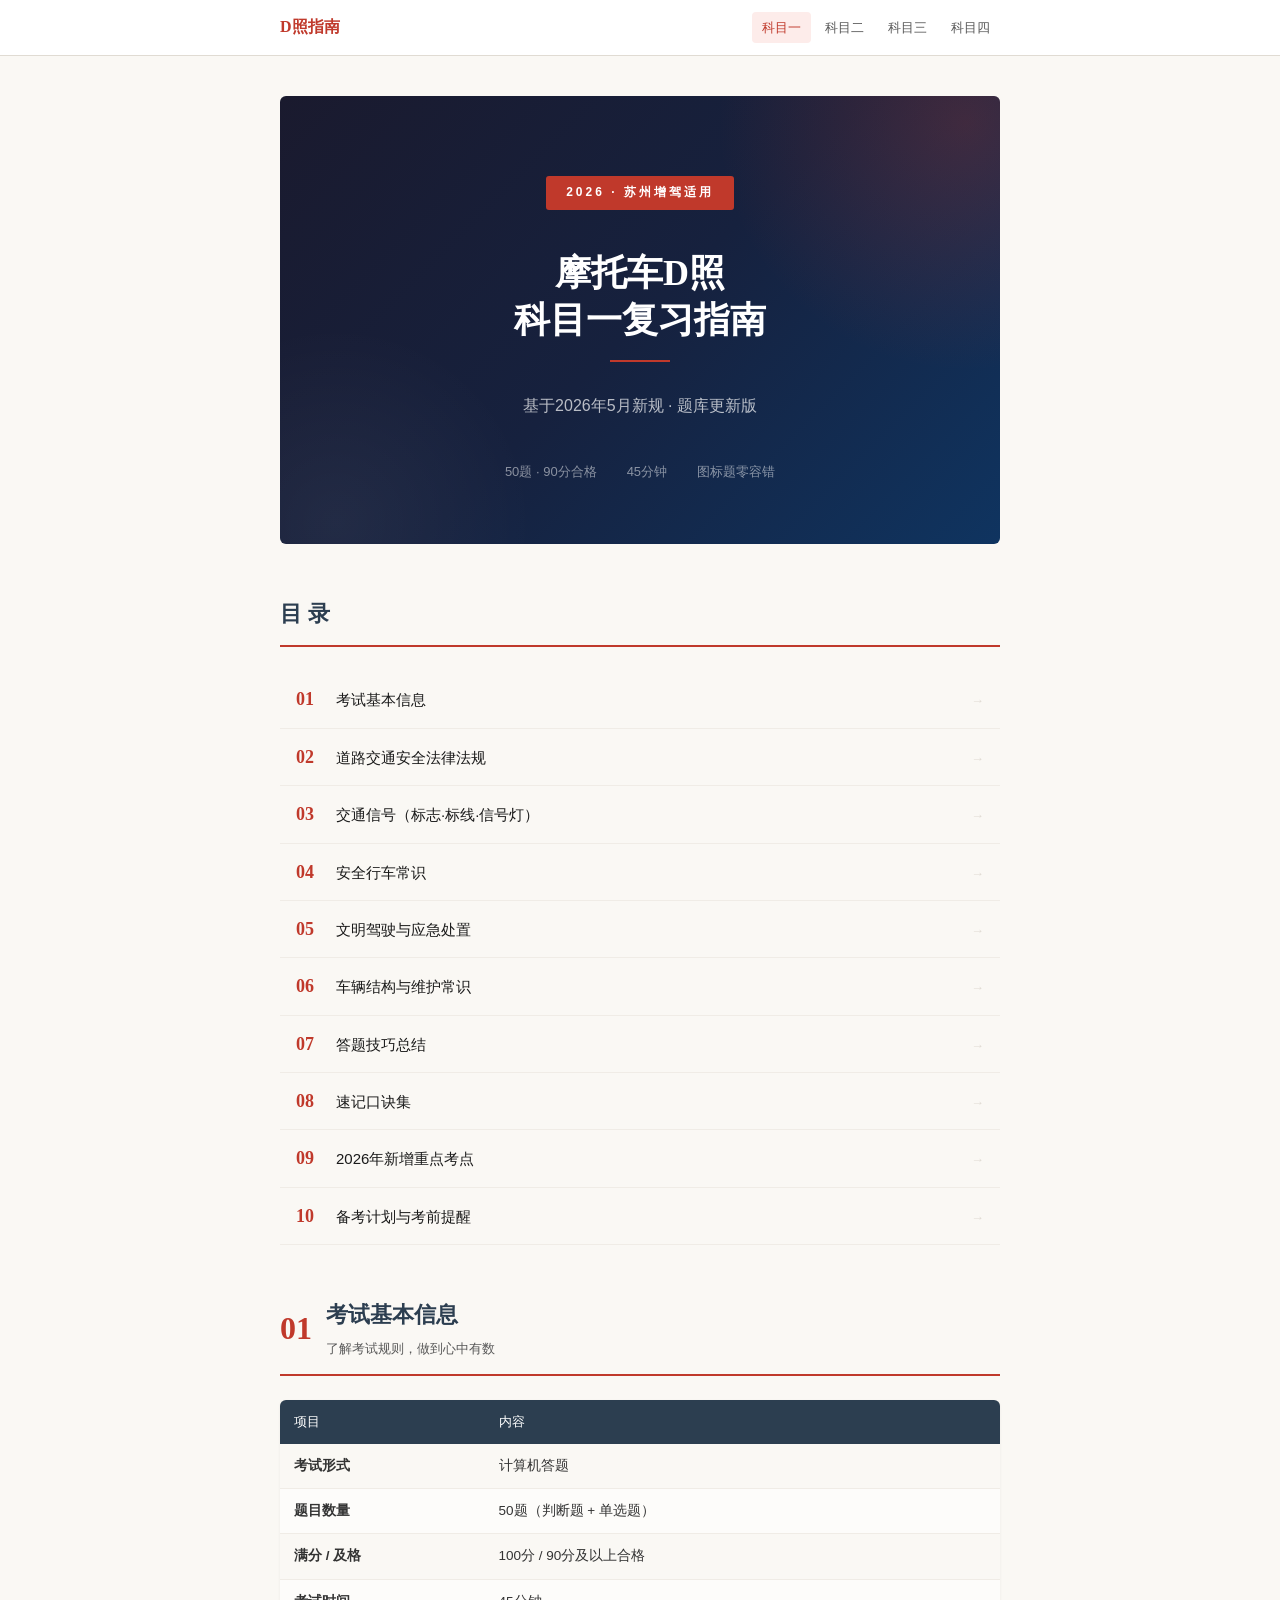
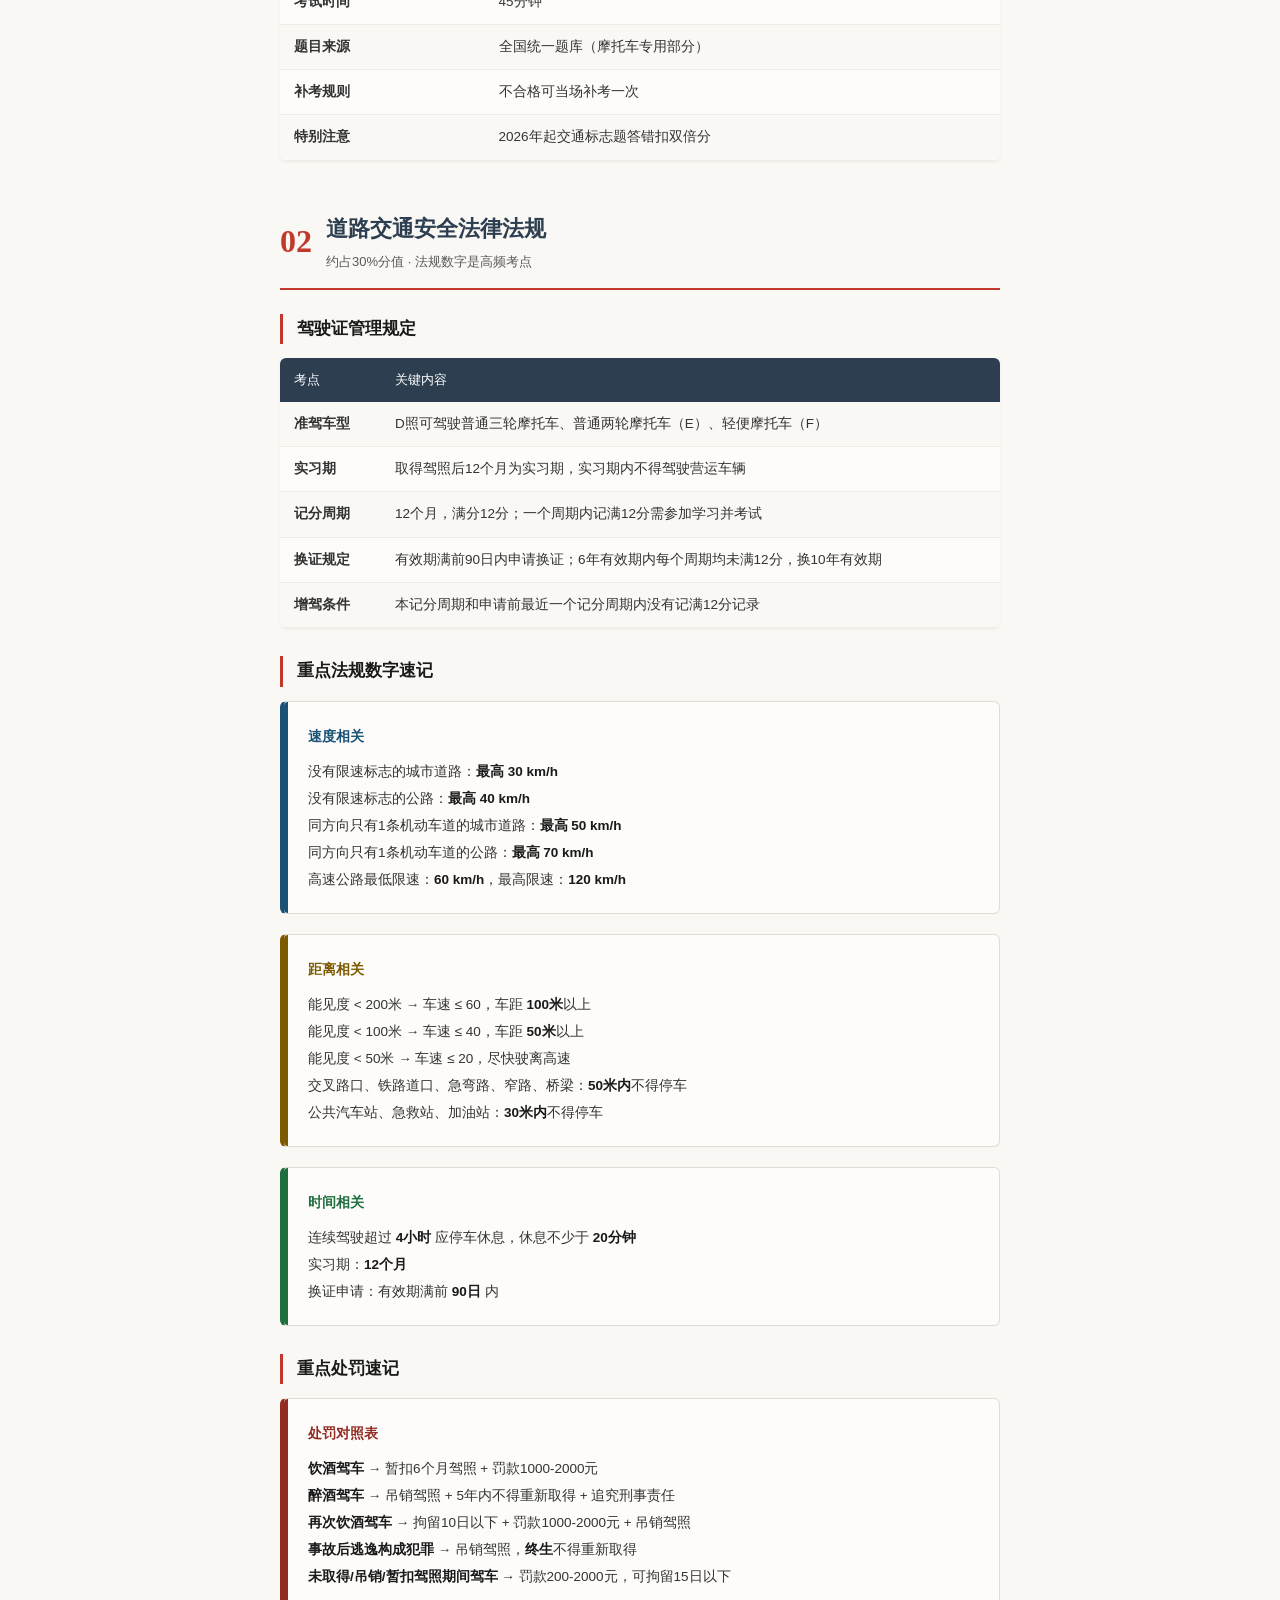
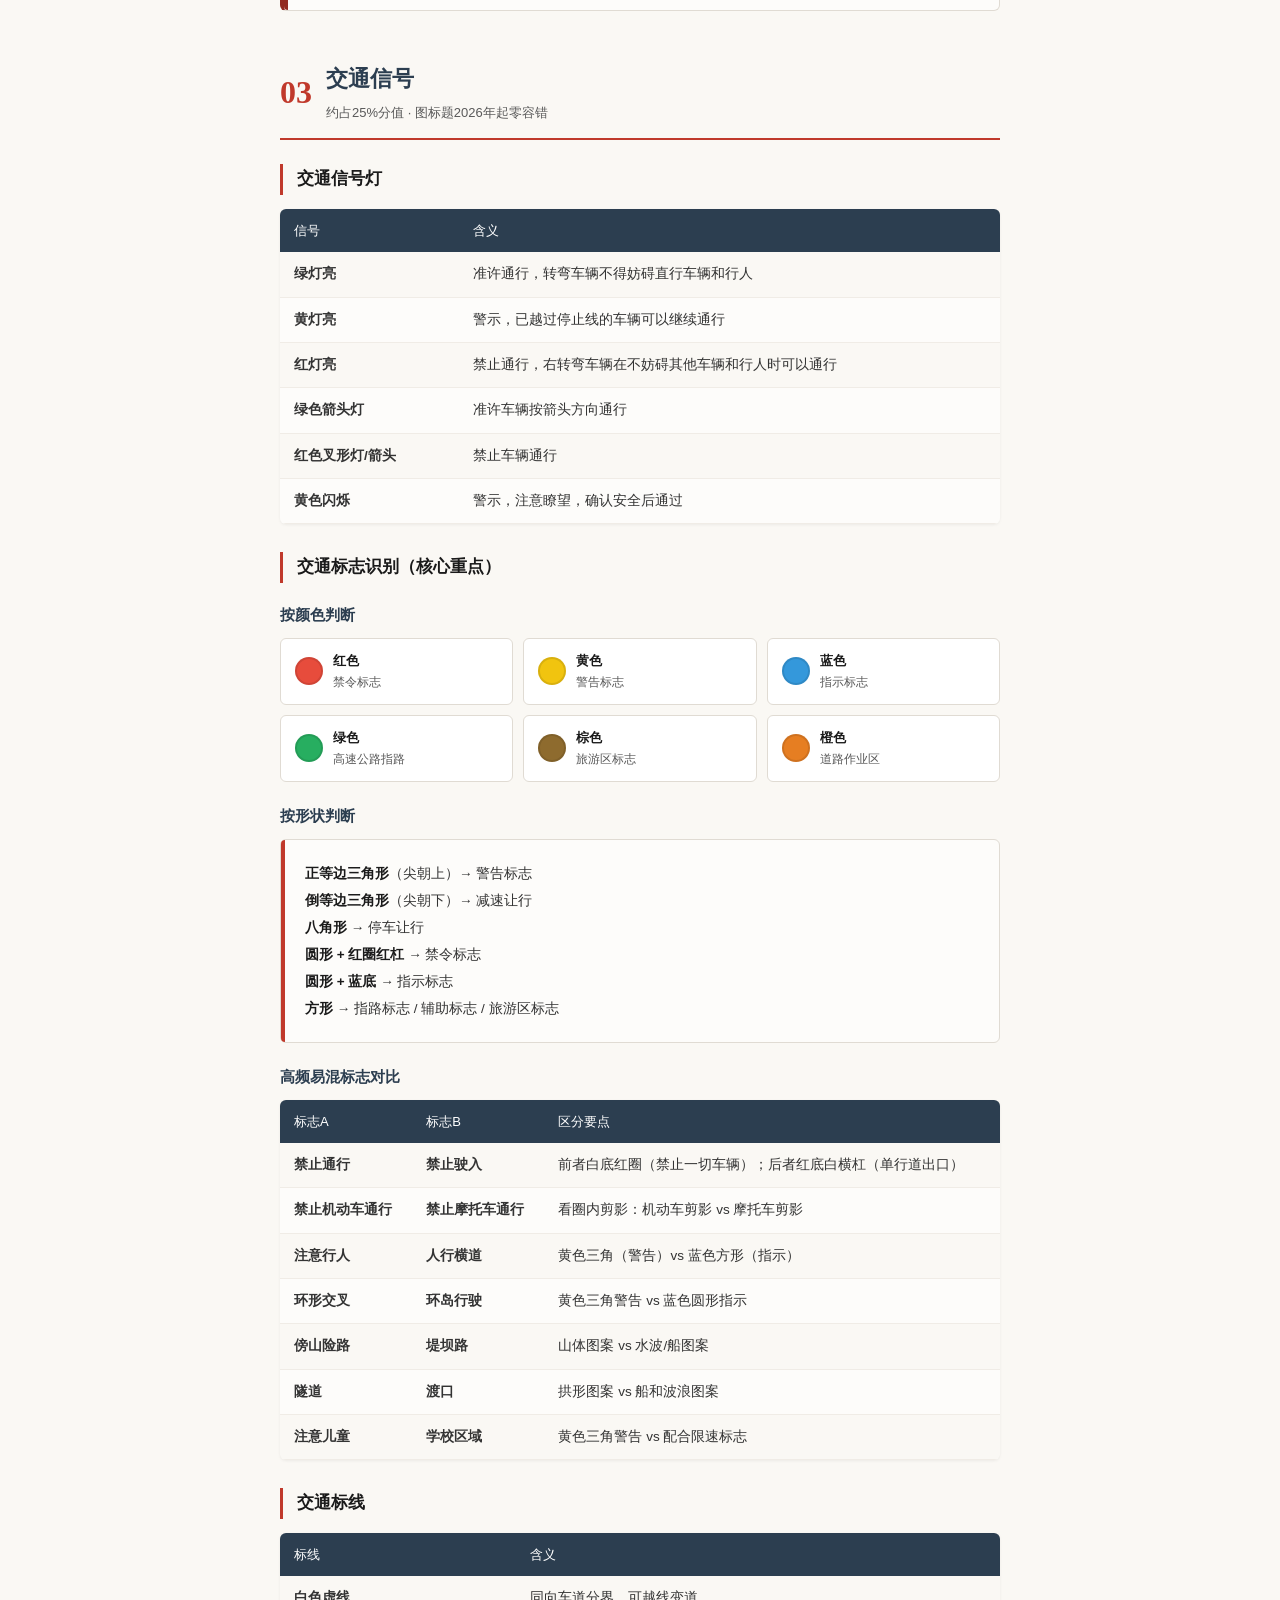
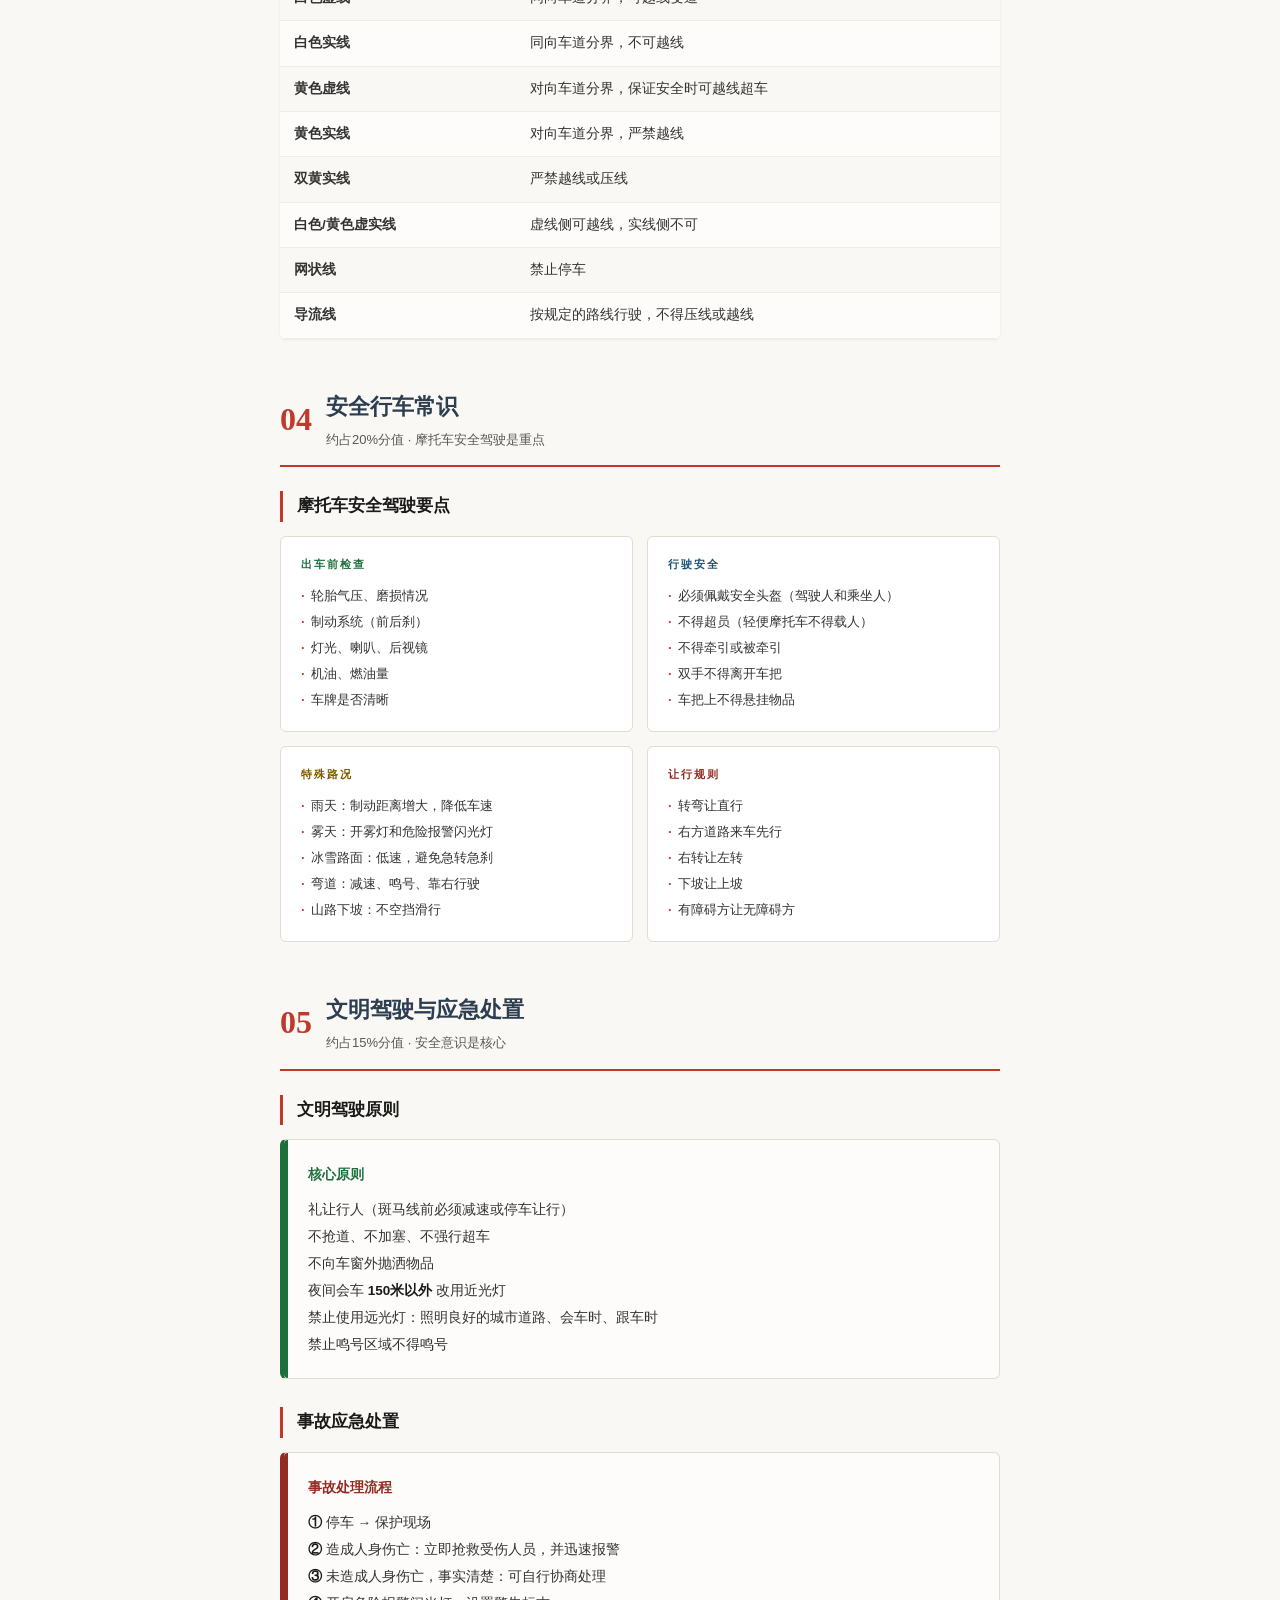
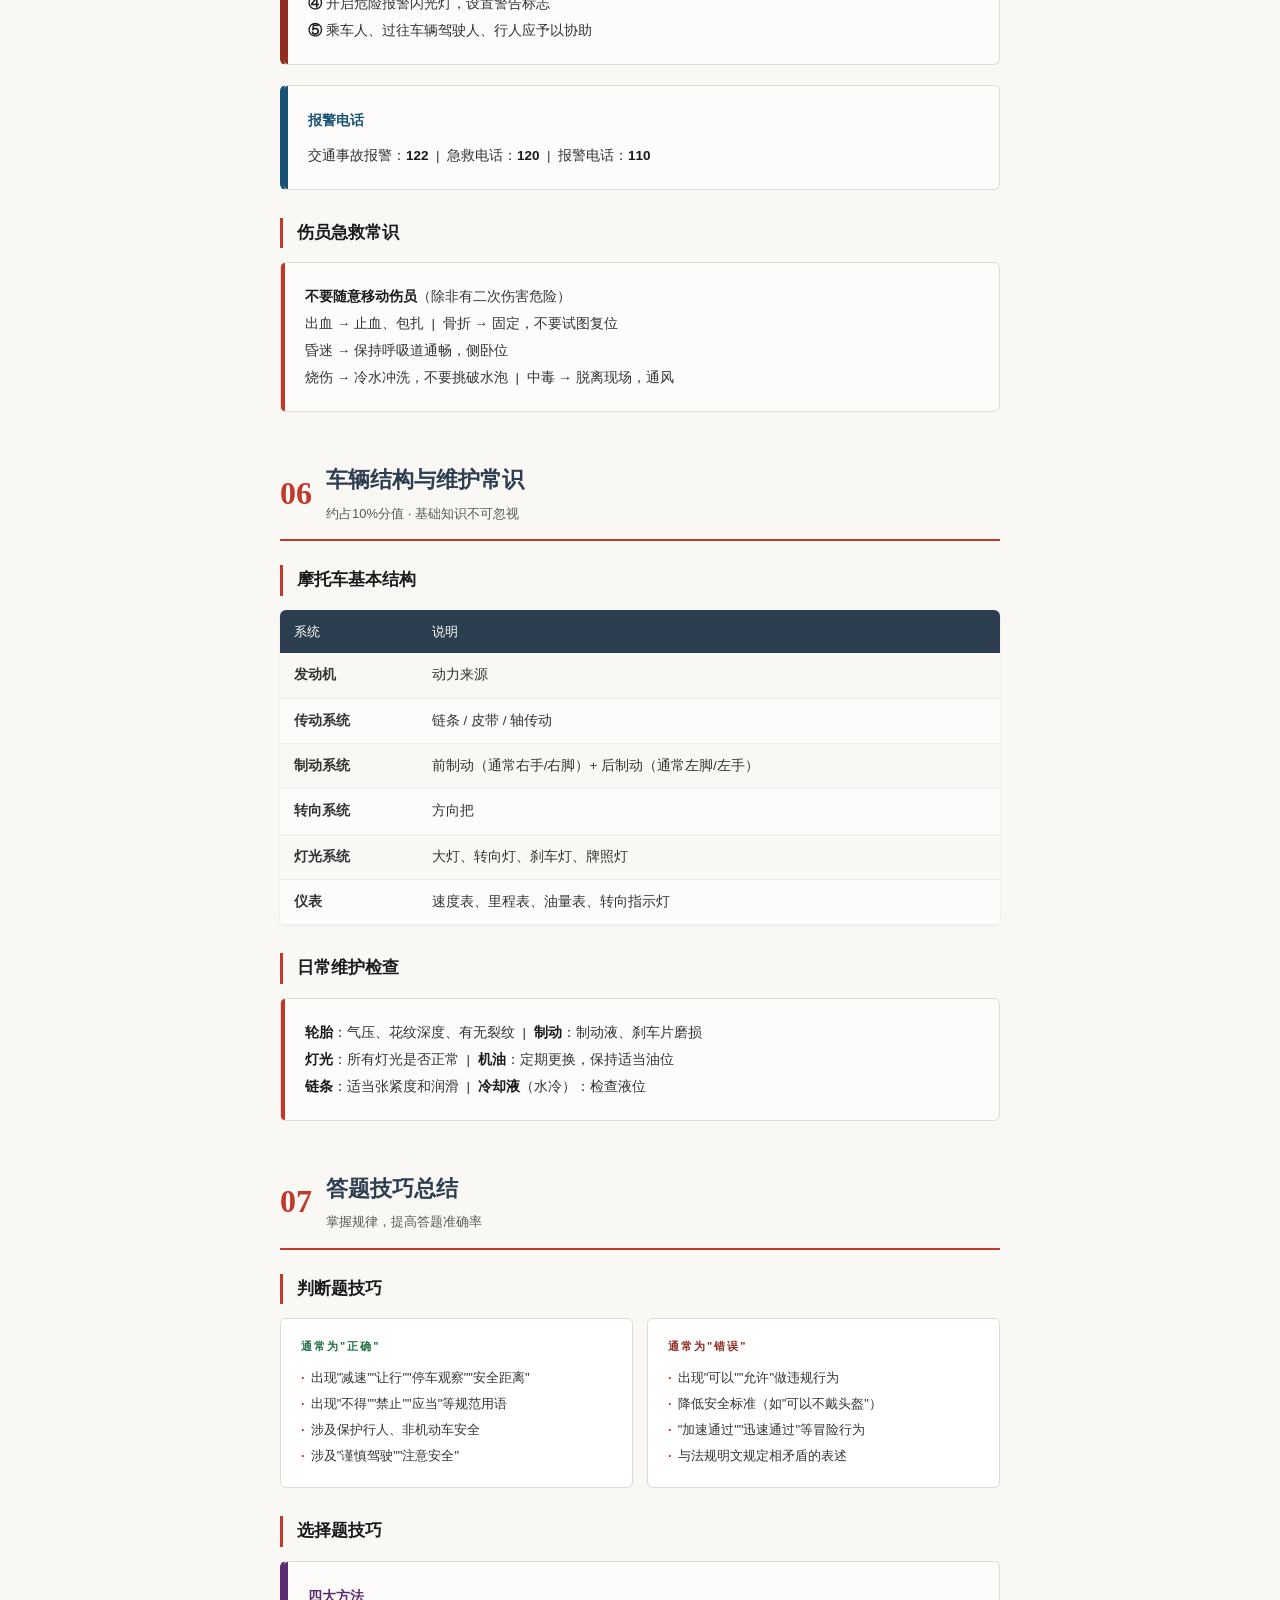
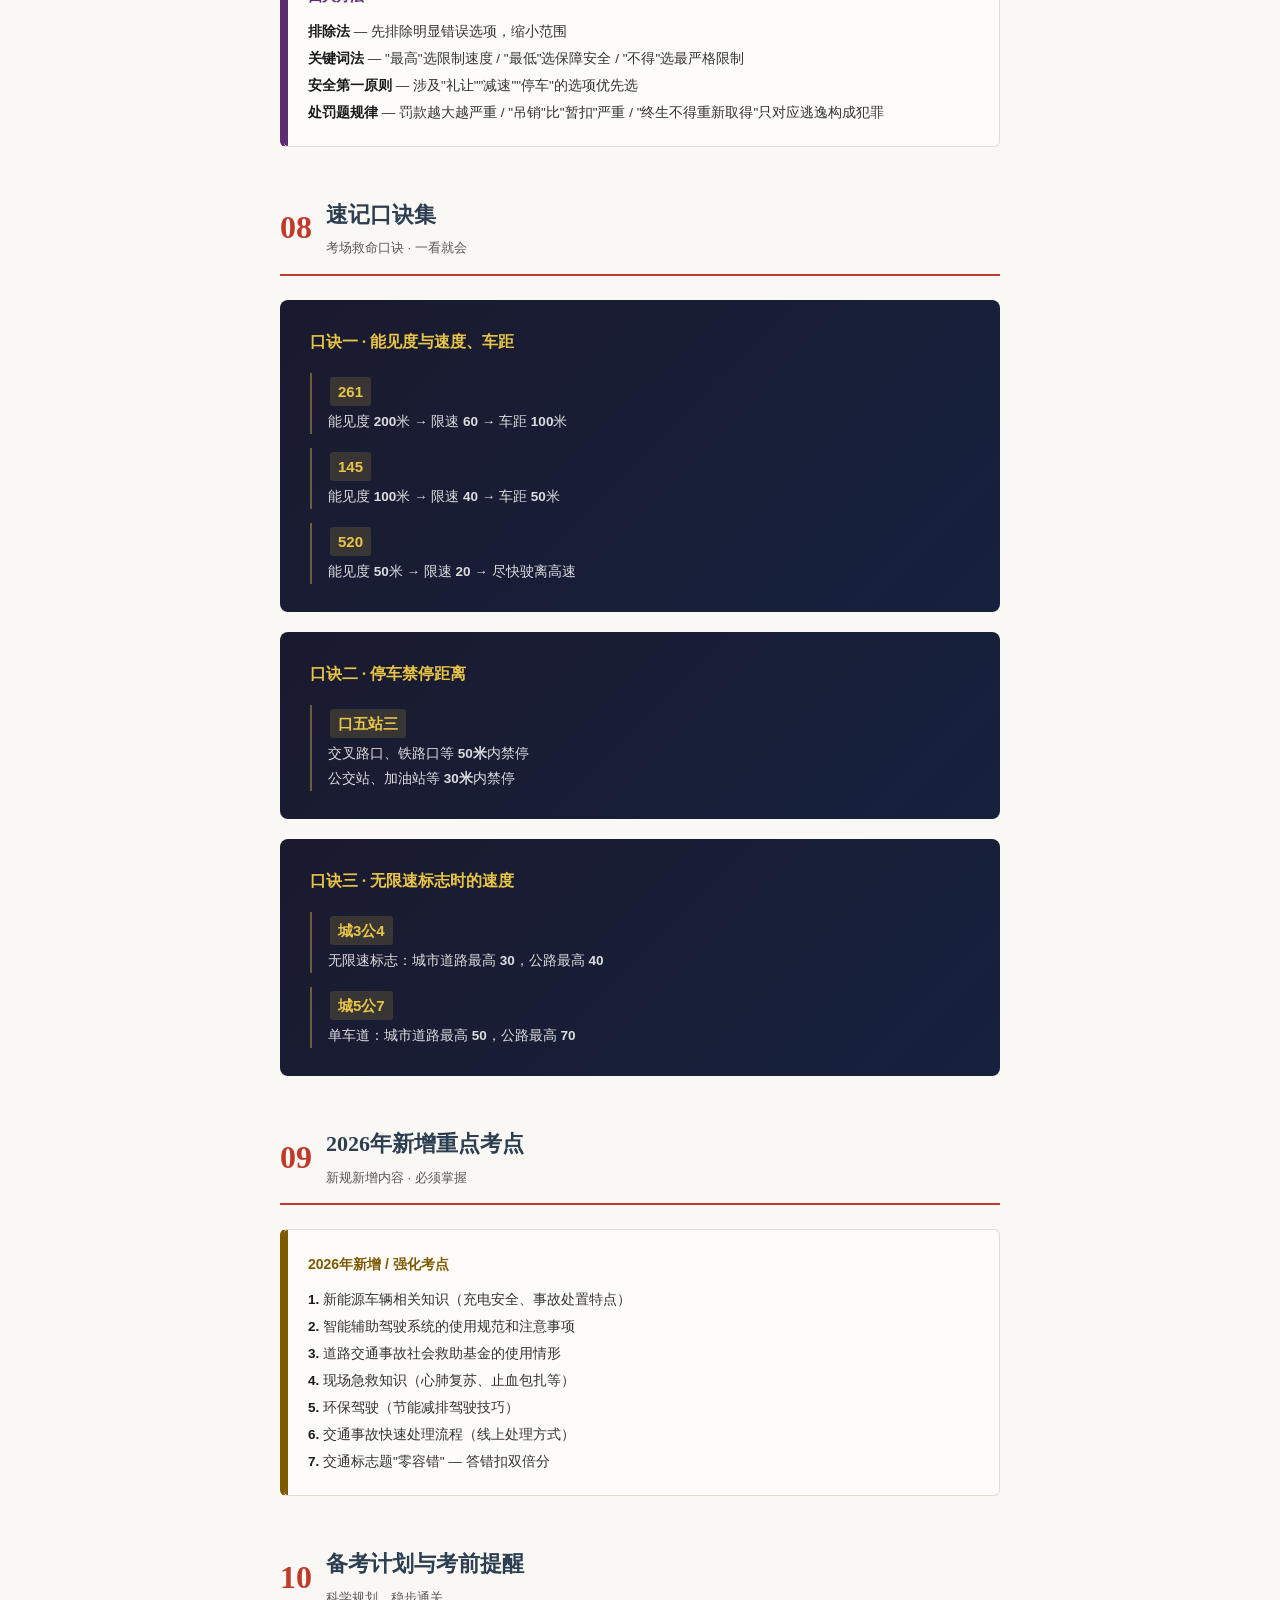
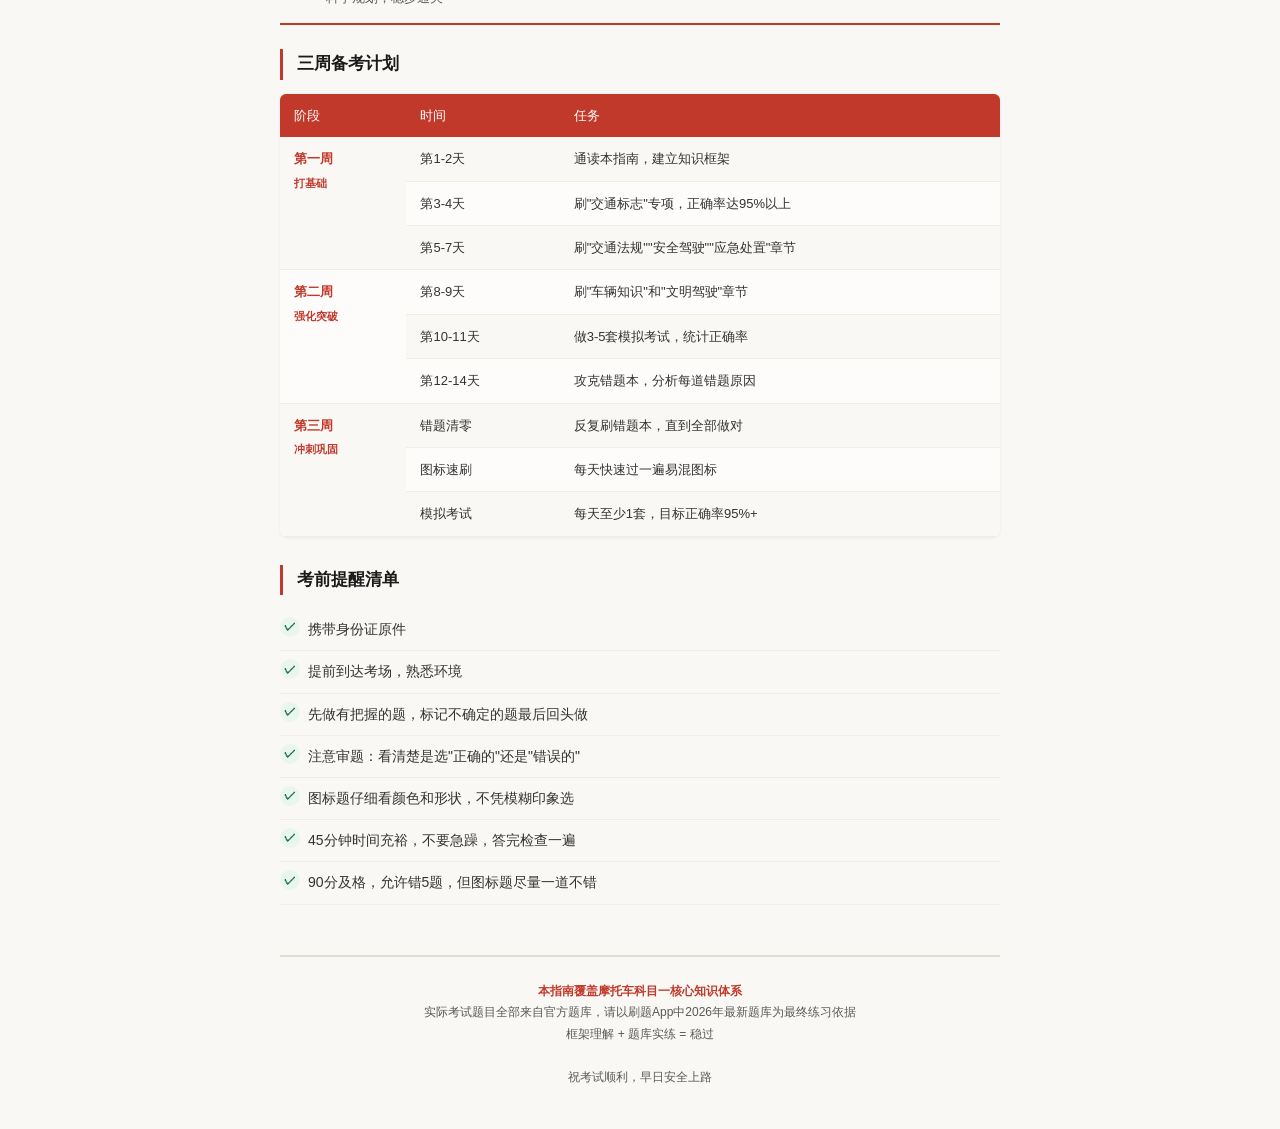
==== commit 0a7f671b: "fix: 上线前全检修复 - a11y对比度/焦点样式 + CSP安全头 + SEO meta + 路径脱敏" ====
--- a/k1.html
+++ b/k1.html
@@ -3,8 +3,18 @@
 <head>
 <meta charset="UTF-8">
 <meta name="viewport" content="width=device-width, initial-scale=1.0">
+<meta name="description" content="2026年摩托车D照科目一：道路交通安全法律、法规和相关知识，含速记口诀、答题技巧、新增考点。">
+<meta name="keywords" content="摩托车D照,科目一,交通法规,驾考理论,考试技巧">
+<meta property="og:title" content="摩托车D照科目一 — 道路交通安全法律、法规和相关知识">
+<meta property="og:description" content="科目一考试复习指南，含速记口诀、答题技巧、2026年新增考点。">
+<meta property="og:type" content="website">
+<meta http-equiv="Content-Security-Policy" content="default-src 'self'; style-src 'self' 'unsafe-inline' https://fonts.googleapis.com; font-src https://fonts.gstatic.com; script-src 'self' 'unsafe-inline'; img-src 'self' data:;">
+<meta http-equiv="X-Frame-Options" content="DENY">
+<meta http-equiv="X-Content-Type-Options" content="nosniff">
+<meta name="referrer" content="strict-origin-when-cross-origin">
 <title>2026年摩托车D照科目一 — 道路交通安全法律、法规和相关知识</title>
 <link rel="preconnect" href="https://fonts.googleapis.com">
+<link rel="preconnect" href="https://fonts.gstatic.com" crossorigin>
 <link href="https://fonts.googleapis.com/css2?family=Noto+Serif+SC:wght@400;700;900&family=Noto+Sans+SC:wght@300;400;500;700&display=swap" rel="stylesheet">
 <link rel="stylesheet" href="common.css">
 </head>
--- a/common.css
+++ b/common.css
@@ -12,7 +12,7 @@
   --accent-secondary: #2c3e50;
   --text-primary: #1a1a1a;
   --text-body: #333333;
-  --text-muted: #6b6b6b;
+  --text-muted: #595959;
   --border: #e0dbd3;
   --border-light: #f0ece6;
   --tag-blue: #1a5276;
@@ -32,6 +32,13 @@
 /* ===== RESET ===== */
 * { margin: 0; padding: 0; box-sizing: border-box; }
 html { scroll-behavior: smooth; }
+/* Focus indicator for keyboard accessibility (WCAG AA) */
+a:focus-visible,
+button:focus-visible {
+  outline: 2px solid var(--accent);
+  outline-offset: 2px;
+  border-radius: 2px;
+}
 body {
   font-family: 'Noto Sans SC', -apple-system, BlinkMacSystemFont, sans-serif;
   background: var(--bg);
